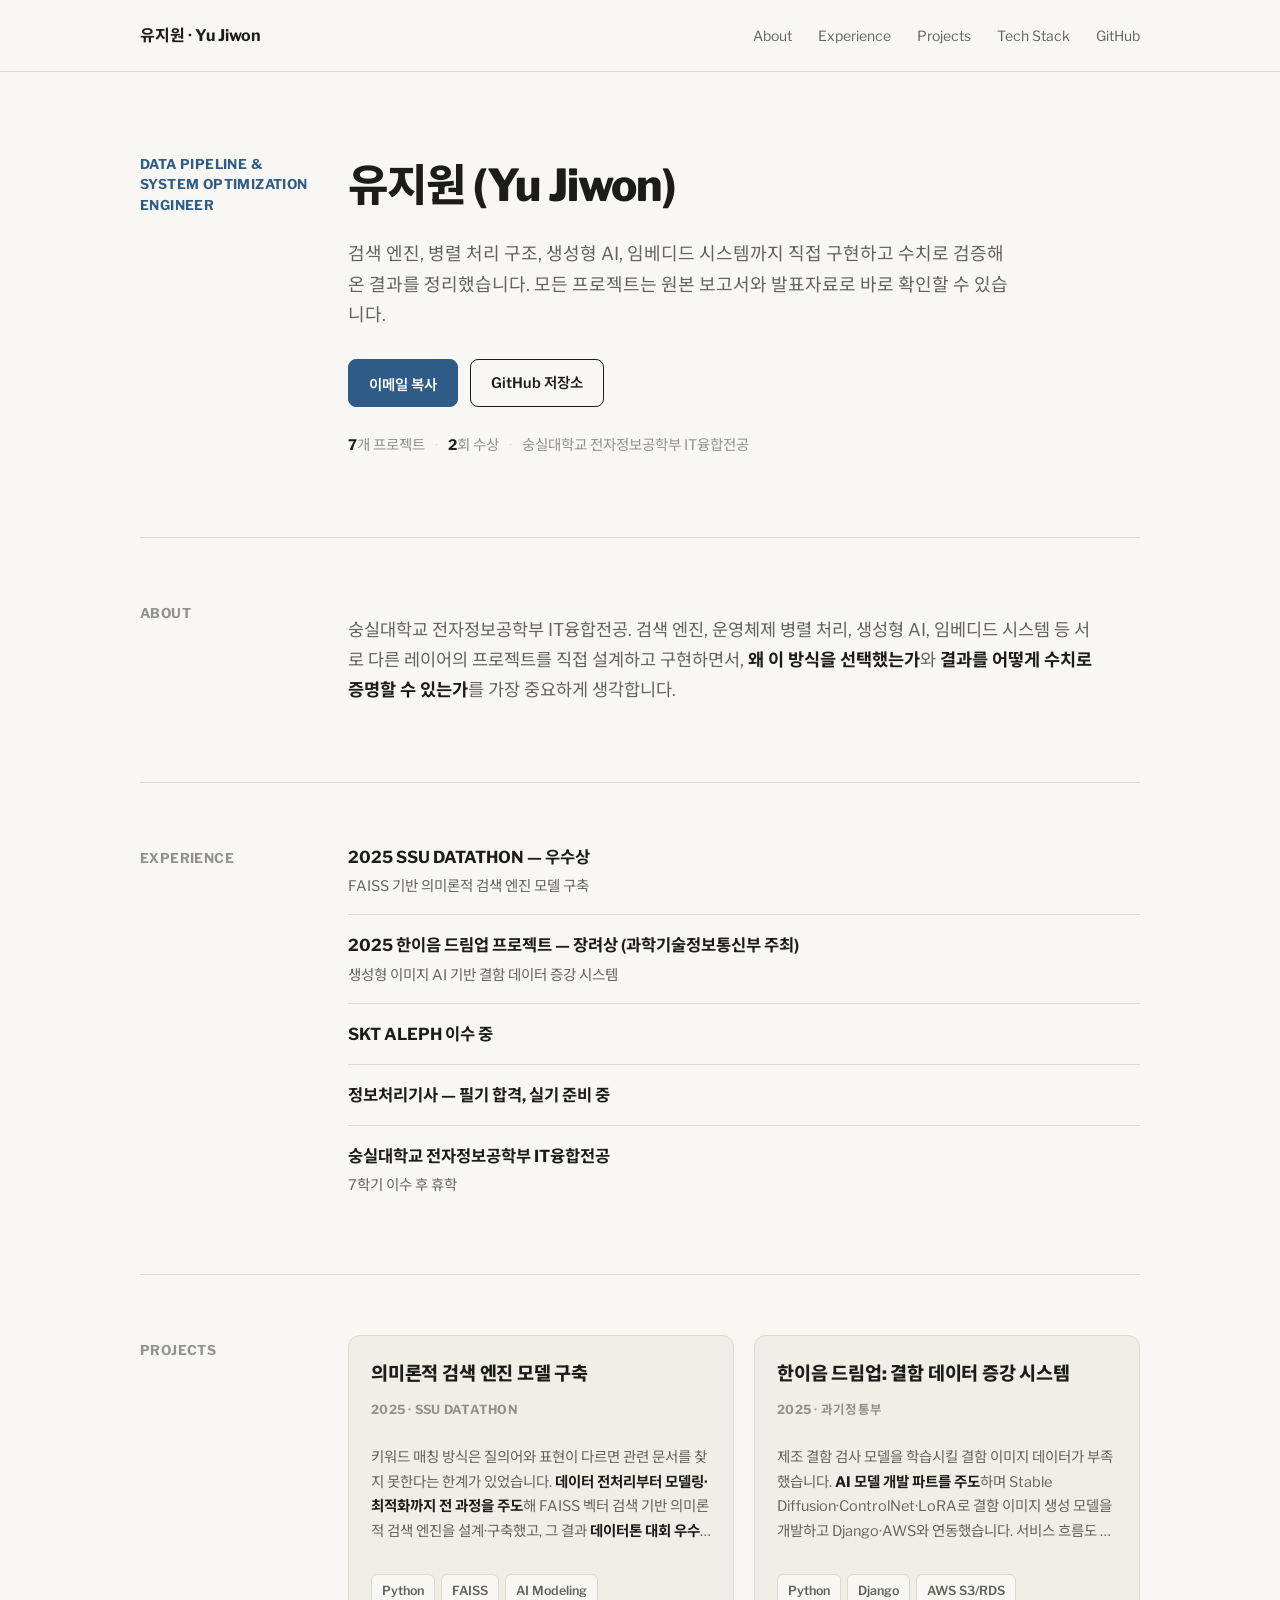
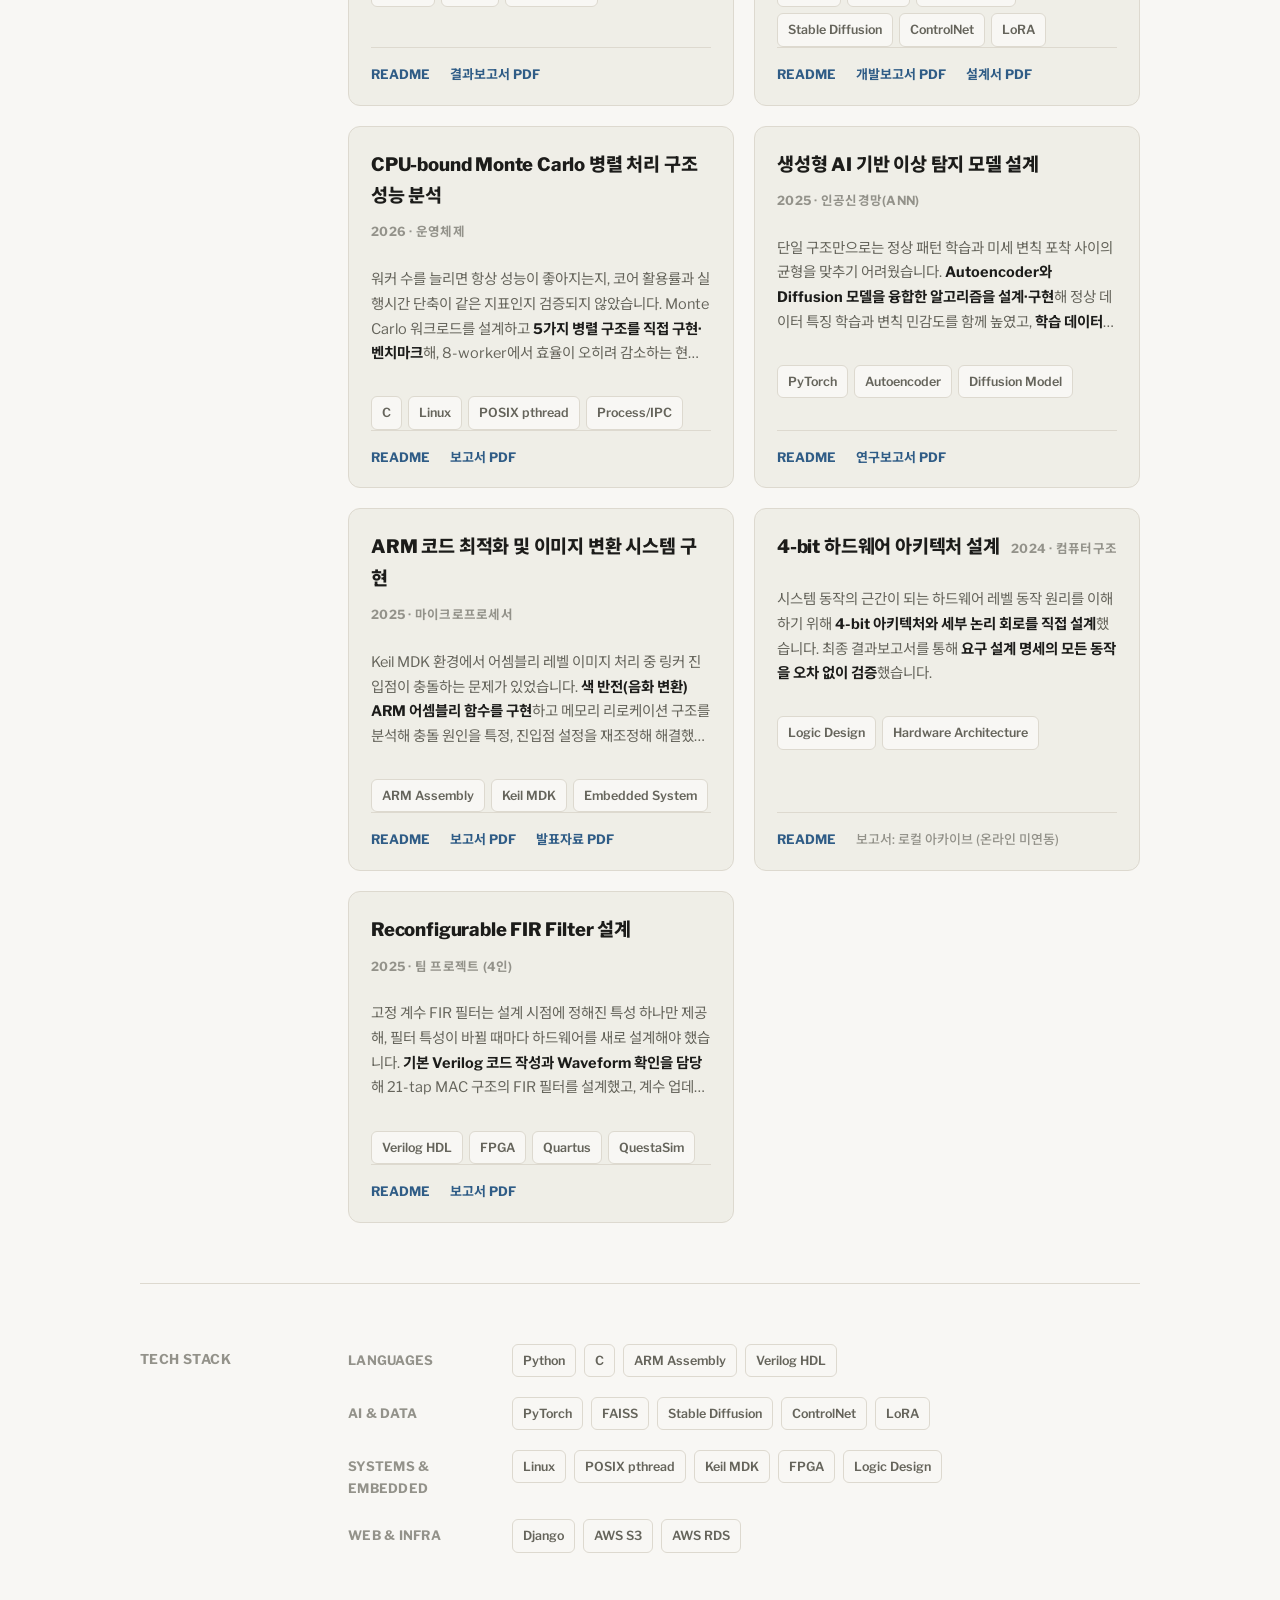
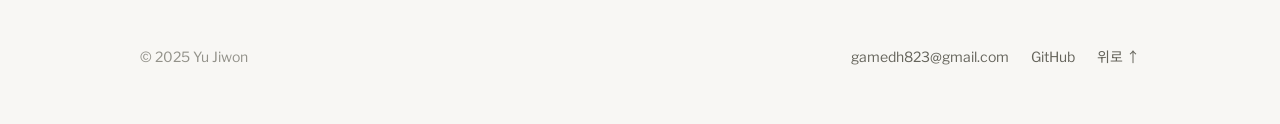
==== SUM.html @ b187373b "카드별로 제각각이던 링크 줄 위치를 행 단위로 정렬 - 프로젝트 설명 문단을 4줄로 clamp해 카드 간 본문 높이 편차를 줄임 - README/PDF 링크 줄을 다시 카드 하단 " ====
<!DOCTYPE html>
<html lang="ko">
<head>
<meta charset="UTF-8">
<meta name="viewport" content="width=device-width, initial-scale=1.0">
<title>유지원 | Portfolio</title>
<link rel="preconnect" href="https://fonts.googleapis.com">
<link rel="preconnect" href="https://fonts.gstatic.com" crossorigin>
<link href="https://fonts.googleapis.com/css2?family=Libre+Franklin:wght@400;500;600;700;800&family=Noto+Sans+KR:wght@400;500;600;700;800&display=swap" rel="stylesheet">
<style>
  :root {
    --ink: #1c1c1a;
    --ink-soft: #65645b;
    --ink-faint: #93928a;
    --paper: #f8f7f4;
    --paper-soft: #efeee7;
    --line: #ddd9cf;
    --accent: #2f5c86;
    --accent-soft: #e6edf3;
    --accent-contrast: #ffffff;
    --maxw: 1080px;
    --label-w: 168px;
  }
  @media (prefers-color-scheme: dark) {
    :root:not([data-theme="light"]) {
      --ink: #f0efe9; --ink-soft: #b3b1a5; --ink-faint: #75746a;
      --paper: #17181a; --paper-soft: #1f2023; --line: #303236;
      --accent: #6fa2d1; --accent-soft: #1c2733; --accent-contrast: #0d1013;
    }
  }
  :root[data-theme="dark"] {
    --ink: #f0efe9; --ink-soft: #b3b1a5; --ink-faint: #75746a;
    --paper: #17181a; --paper-soft: #1f2023; --line: #303236;
    --accent: #6fa2d1; --accent-soft: #1c2733; --accent-contrast: #0d1013;
  }
  * { box-sizing: border-box; }
  html { scroll-behavior: smooth; }
  @media (prefers-reduced-motion: reduce) { html { scroll-behavior: auto; } }

  body {
    margin: 0;
    background: var(--paper);
    color: var(--ink);
    font-family: "Libre Franklin", "Noto Sans KR", -apple-system, "Apple SD Gothic Neo", sans-serif;
    font-size: 17px;
    line-height: 1.7;
    -webkit-font-smoothing: antialiased;
  }
  a { color: var(--accent); text-decoration: none; }
  a:hover { text-decoration: underline; }
  a:focus-visible, button:focus-visible { outline: 2px solid var(--accent); outline-offset: 3px; border-radius: 2px; }

  .wrap { max-width: var(--maxw); margin: 0 auto; padding: 0 40px; }

  header.nav { border-bottom: 1px solid var(--line); }
  .nav-inner { max-width: var(--maxw); margin: 0 auto; padding: 22px 40px; display: flex; justify-content: space-between; align-items: center; }
  .nav-name { font-weight: 700; font-size: 16px; }
  .nav-links { display: flex; gap: 26px; font-size: 14px; }
  .nav-links a { color: var(--ink-soft); border-bottom: none; }
  .nav-links a:hover { color: var(--accent); }

  .row { display: grid; grid-template-columns: var(--label-w) minmax(0, 1fr); gap: 40px; }

  .hero { padding: 76px 0 64px; border-bottom: 1px solid var(--line); }
  .hero .label { font-weight: 700; font-size: 13.5px; letter-spacing: 0.03em; color: var(--accent); line-height: 1.5; padding-top: 6px; }
  h1 { font-size: clamp(32px, 4vw, 44px); font-weight: 800; letter-spacing: -0.02em; margin: 0 0 16px; text-wrap: balance; }
  .blurb { font-size: 18px; color: var(--ink-soft); max-width: 56ch; margin: 0 0 28px; }
  .btn-row { display: flex; flex-wrap: wrap; gap: 12px; margin-bottom: 26px; }
  .btn { display: inline-flex; align-items: center; gap: 6px; padding: 11px 20px; border-radius: 8px; font-size: 14.5px; font-weight: 600; border: 1.5px solid var(--ink); color: var(--ink); background: transparent; font-family: inherit; cursor: pointer; }
  .btn:hover { background: var(--ink); color: var(--paper); }
  .btn.primary { background: var(--accent); color: var(--accent-contrast); border-color: var(--accent); }
  .btn.primary:hover { background: color-mix(in srgb, var(--accent) 85%, black); border-color: color-mix(in srgb, var(--accent) 85%, black); }
  .stat-line { font-size: 14.5px; color: var(--ink-faint); }
  .stat-line b { color: var(--ink); font-weight: 700; }
  .stat-line .sep { margin: 0 10px; color: var(--line); }

  section { padding: 60px 0; border-bottom: 1px solid var(--line); }
  section:last-of-type { border-bottom: none; }
  .sec-label { font-weight: 700; font-size: 13.5px; letter-spacing: 0.03em; color: var(--ink-faint); text-transform: uppercase; padding-top: 4px; }

  .about-text { font-size: 17.5px; color: var(--ink-soft); max-width: 62ch; }
  .about-text strong { color: var(--ink); font-weight: 700; }

  .exp-list { display: flex; flex-direction: column; }
  .exp-row { display: flex; justify-content: space-between; align-items: baseline; gap: 20px; padding: 16px 0; border-top: 1px solid var(--line); }
  .exp-row:first-child { border-top: none; padding-top: 0; }
  .exp-title { font-weight: 700; font-size: 16.5px; }
  .exp-sub { color: var(--ink-soft); font-size: 14.5px; margin-top: 3px; }
  .exp-yr { font-size: 14px; color: var(--ink-faint); white-space: nowrap; font-weight: 600; }

  .proj-grid { display: grid; grid-template-columns: repeat(2, minmax(0, 1fr)); gap: 20px; align-items: stretch; }
  .proj {
    display: flex;
    flex-direction: column;
    background: var(--paper-soft);
    border: 1px solid var(--line);
    border-radius: 12px;
    padding: 22px;
    transition: transform 150ms ease, box-shadow 150ms ease, border-color 150ms ease;
  }
  .proj:hover {
    transform: translateY(-2px);
    border-color: color-mix(in srgb, var(--accent) 30%, var(--line));
    box-shadow: 0 10px 24px -16px rgba(0, 0, 0, 0.25);
  }
  @media (prefers-reduced-motion: reduce) {
    .proj { transition: none; }
    .proj:hover { transform: none; }
  }
  .proj-head { display: flex; justify-content: space-between; align-items: baseline; gap: 10px; flex-wrap: wrap; margin-bottom: 10px; }
  .proj-title { font-size: 18.5px; font-weight: 800; letter-spacing: -0.01em; }
  .proj-meta { font-size: 12.5px; color: var(--ink-faint); font-weight: 700; white-space: nowrap; text-transform: uppercase; letter-spacing: 0.02em; }
  .proj-body {
    font-size: 14.5px;
    color: var(--ink-soft);
    display: -webkit-box;
    -webkit-box-orient: vertical;
    -webkit-line-clamp: 4;
    line-clamp: 4;
    overflow: hidden;
  }
  .proj-body strong { color: var(--ink); font-weight: 700; }
  .proj-tags { display: flex; flex-wrap: wrap; gap: 6px; margin-top: 16px; }
  .tag { font-size: 12.5px; font-weight: 600; background: var(--paper); color: var(--ink-soft); padding: 5px 10px; border-radius: 6px; border: 1px solid var(--line); }
  .proj-links { margin-top: auto; padding-top: 18px; border-top: 1px solid var(--line); display: flex; flex-wrap: wrap; row-gap: 8px; column-gap: 20px; font-size: 13px; font-weight: 700; line-height: 1.3; }
  .proj-links .muted { color: var(--ink-faint); font-weight: 500; }

  .stack-groups { display: flex; flex-direction: column; gap: 20px; }
  .stack-row { display: flex; gap: 24px; align-items: baseline; flex-wrap: wrap; }
  .stack-row .cat { font-size: 13px; font-weight: 700; color: var(--ink-faint); text-transform: uppercase; letter-spacing: 0.02em; width: 140px; flex-shrink: 0; }
  .stack-row .items { display: flex; flex-wrap: wrap; gap: 8px; }

  footer { padding: 32px 0 56px; }
  footer .wrap { display: flex; justify-content: space-between; align-items: center; flex-wrap: wrap; gap: 10px; font-size: 14px; color: var(--ink-faint); }
  footer a { color: var(--ink-soft); border-bottom: none; }
  footer .foot-links { display: flex; gap: 22px; }

  @media (max-width: 860px) {
    .row { grid-template-columns: 1fr; gap: 14px; }
    .sec-label, .hero .label { padding-top: 0; }
  }
  @media (max-width: 640px) {
    .proj-grid { grid-template-columns: 1fr; }
  }
  @media (max-width: 560px) {
    .wrap, .nav-inner, footer .wrap { padding-left: 22px; padding-right: 22px; }
    .nav-links { gap: 16px; font-size: 13px; }
  }
</style>
</head>
<body>

<header class="nav">
  <div class="nav-inner">
    <div class="nav-name">유지원 · Yu Jiwon</div>
    <nav class="nav-links">
      <a href="#about">About</a>
      <a href="#experience">Experience</a>
      <a href="#projects">Projects</a>
      <a href="#stack">Tech Stack</a>
      <a href="https://github.com/gamedh823-cmd/portfolio" target="_blank" rel="noopener">GitHub</a>
    </nav>
  </div>
</header>

<div class="wrap">

  <section class="hero" style="border-bottom:1px solid var(--line);">
    <div class="row">
      <div class="label">DATA PIPELINE &amp;<br>SYSTEM OPTIMIZATION<br>ENGINEER</div>
      <div>
        <h1>유지원 (Yu Jiwon)</h1>
        <p class="blurb">검색 엔진, 병렬 처리 구조, 생성형 AI, 임베디드 시스템까지 직접 구현하고 수치로 검증해온 결과를 정리했습니다. 모든 프로젝트는 원본 보고서와 발표자료로 바로 확인할 수 있습니다.</p>
        <div class="btn-row">
          <button type="button" class="btn primary" id="copyEmailBtn" data-email="gamedh823@gmail.com">
            <span id="copyEmailLabel">이메일 복사</span>
          </button>
          <a class="btn" href="https://github.com/gamedh823-cmd/portfolio" target="_blank" rel="noopener">GitHub 저장소</a>
        </div>
        <p class="stat-line"><b>7</b>개 프로젝트<span class="sep">·</span><b>2</b>회 수상<span class="sep">·</span>숭실대학교 전자정보공학부 IT융합전공</p>
      </div>
    </div>
  </section>

  <section id="about">
    <div class="row">
      <div class="sec-label">About</div>
      <p class="about-text">
        숭실대학교 전자정보공학부 IT융합전공. 검색 엔진, 운영체제 병렬 처리, 생성형 AI, 임베디드 시스템 등 서로 다른 레이어의 프로젝트를 직접 설계하고 구현하면서,
        <strong>왜 이 방식을 선택했는가</strong>와 <strong>결과를 어떻게 수치로 증명할 수 있는가</strong>를 가장 중요하게 생각합니다.
      </p>
    </div>
  </section>

  <section id="experience">
    <div class="row">
      <div class="sec-label">Experience</div>
      <div class="exp-list">
        <div class="exp-row">
          <div>
            <div class="exp-title">2025 SSU DATATHON — 우수상</div>
            <div class="exp-sub">FAISS 기반 의미론적 검색 엔진 모델 구축</div>
          </div>
        </div>
        <div class="exp-row">
          <div>
            <div class="exp-title">2025 한이음 드림업 프로젝트 — 장려상 (과학기술정보통신부 주최)</div>
            <div class="exp-sub">생성형 이미지 AI 기반 결함 데이터 증강 시스템</div>
          </div>
        </div>
        <div class="exp-row">
          <div><div class="exp-title">SKT ALEPH 이수 중</div></div>
        </div>
        <div class="exp-row">
          <div><div class="exp-title">정보처리기사 — 필기 합격, 실기 준비 중</div></div>
        </div>
        <div class="exp-row">
          <div>
            <div class="exp-title">숭실대학교 전자정보공학부 IT융합전공</div>
            <div class="exp-sub">7학기 이수 후 휴학</div>
          </div>
        </div>
      </div>
    </div>
  </section>

  <section id="projects">
    <div class="row">
      <div class="sec-label">Projects</div>
      <div class="proj-grid">

        <div class="proj">
          <div class="proj-head"><span class="proj-title">의미론적 검색 엔진 모델 구축</span><span class="proj-meta">2025 · SSU DATATHON</span></div>
          <p class="proj-body">키워드 매칭 방식은 질의어와 표현이 다르면 관련 문서를 찾지 못한다는 한계가 있었습니다. <strong>데이터 전처리부터 모델링·최적화까지 전 과정을 주도</strong>해 FAISS 벡터 검색 기반 의미론적 검색 엔진을 설계·구축했고, 그 결과 <strong>데이터톤 대회 우수상</strong>을 수상했습니다.</p>
          <div class="proj-tags"><span class="tag">Python</span><span class="tag">FAISS</span><span class="tag">AI Modeling</span></div>
          <div class="proj-links">
            <a href="https://github.com/gamedh823-cmd/portfolio/blob/main/projects/semantic-search-engine/README.md" target="_blank" rel="noopener">README</a>
            <a href="./projects/semantic-search-engine/datathon_report.pdf" target="_blank" rel="noopener">결과보고서 PDF</a>
          </div>
        </div>

        <div class="proj">
          <div class="proj-head"><span class="proj-title">한이음 드림업: 결함 데이터 증강 시스템</span><span class="proj-meta">2025 · 과기정통부</span></div>
          <p class="proj-body">제조 결함 검사 모델을 학습시킬 결함 이미지 데이터가 부족했습니다. <strong>AI 모델 개발 파트를 주도</strong>하며 Stable Diffusion·ControlNet·LoRA로 결함 이미지 생성 모델을 개발하고 Django·AWS와 연동했습니다. 서비스 흐름도 기준으로 인터페이스를 재정의해 연동 문제를 해결했고, <strong>장려상</strong>을 수상했습니다.</p>
          <div class="proj-tags"><span class="tag">Python</span><span class="tag">Django</span><span class="tag">AWS S3/RDS</span><span class="tag">Stable Diffusion</span><span class="tag">ControlNet</span><span class="tag">LoRA</span></div>
          <div class="proj-links">
            <a href="https://github.com/gamedh823-cmd/portfolio/blob/main/projects/hanium-dreamup/README.md" target="_blank" rel="noopener">README</a>
            <a href="./projects/hanium-dreamup/hanium_report.pdf" target="_blank" rel="noopener">개발보고서 PDF</a>
            <a href="./projects/hanium-dreamup/hanium_design.pdf" target="_blank" rel="noopener">설계서 PDF</a>
          </div>
        </div>

        <div class="proj">
          <div class="proj-head"><span class="proj-title">CPU-bound Monte Carlo 병렬 처리 구조 성능 분석</span><span class="proj-meta">2026 · 운영체제</span></div>
          <p class="proj-body">워커 수를 늘리면 항상 성능이 좋아지는지, 코어 활용률과 실행시간 단축이 같은 지표인지 검증되지 않았습니다. Monte Carlo 워크로드를 설계하고 <strong>5가지 병렬 구조를 직접 구현·벤치마크</strong>해, 8-worker에서 효율이 오히려 감소하는 현상을 데이터로 관찰했습니다. <strong>1.2억 trial 측정, 4-worker 환경 92.5~94.0% 효율성</strong>을 입증했습니다.</p>
          <div class="proj-tags"><span class="tag">C</span><span class="tag">Linux</span><span class="tag">POSIX pthread</span><span class="tag">Process/IPC</span></div>
          <div class="proj-links">
            <a href="https://github.com/gamedh823-cmd/portfolio/blob/main/projects/os-monte-carlo-parallel/README.md" target="_blank" rel="noopener">README</a>
            <a href="./projects/os-monte-carlo-parallel/os_report.pdf" target="_blank" rel="noopener">보고서 PDF</a>
          </div>
        </div>

        <div class="proj">
          <div class="proj-head"><span class="proj-title">생성형 AI 기반 이상 탐지 모델 설계</span><span class="proj-meta">2025 · 인공신경망(ANN)</span></div>
          <p class="proj-body">단일 구조만으로는 정상 패턴 학습과 미세 변칙 포착 사이의 균형을 맞추기 어려웠습니다. <strong>Autoencoder와 Diffusion 모델을 융합한 알고리즘을 설계·구현</strong>해 정상 데이터 특징 학습과 변칙 민감도를 함께 높였고, <strong>학습 데이터 재구성 오차율을 최소화</strong>했습니다.</p>
          <div class="proj-tags"><span class="tag">PyTorch</span><span class="tag">Autoencoder</span><span class="tag">Diffusion Model</span></div>
          <div class="proj-links">
            <a href="https://github.com/gamedh823-cmd/portfolio/blob/main/projects/ai-anomaly-detection/README.md" target="_blank" rel="noopener">README</a>
            <a href="./projects/ai-anomaly-detection/ann_project.pdf" target="_blank" rel="noopener">연구보고서 PDF</a>
          </div>
        </div>

        <div class="proj">
          <div class="proj-head"><span class="proj-title">ARM 코드 최적화 및 이미지 변환 시스템 구현</span><span class="proj-meta">2025 · 마이크로프로세서</span></div>
          <p class="proj-body">Keil MDK 환경에서 어셈블리 레벨 이미지 처리 중 링커 진입점이 충돌하는 문제가 있었습니다. <strong>색 반전(음화 변환) ARM 어셈블리 함수를 구현</strong>하고 메모리 리로케이션 구조를 분석해 충돌 원인을 특정, 진입점 설정을 재조정해 해결했습니다. <strong>Subproject#2 구현</strong>을 완료했습니다.</p>
          <div class="proj-tags"><span class="tag">ARM Assembly</span><span class="tag">Keil MDK</span><span class="tag">Embedded System</span></div>
          <div class="proj-links">
            <a href="https://github.com/gamedh823-cmd/portfolio/blob/main/projects/arm-image-processing/README.md" target="_blank" rel="noopener">README</a>
            <a href="./projects/arm-image-processing/microprocessor_report.pdf" target="_blank" rel="noopener">보고서 PDF</a>
            <a href="./projects/arm-image-processing/microprocessor_presentation.pdf" target="_blank" rel="noopener">발표자료 PDF</a>
          </div>
        </div>

        <div class="proj">
          <div class="proj-head"><span class="proj-title">4-bit 하드웨어 아키텍처 설계</span><span class="proj-meta">2024 · 컴퓨터구조</span></div>
          <p class="proj-body">시스템 동작의 근간이 되는 하드웨어 레벨 동작 원리를 이해하기 위해 <strong>4-bit 아키텍처와 세부 논리 회로를 직접 설계</strong>했습니다. 최종 결과보고서를 통해 <strong>요구 설계 명세의 모든 동작을 오차 없이 검증</strong>했습니다.</p>
          <div class="proj-tags"><span class="tag">Logic Design</span><span class="tag">Hardware Architecture</span></div>
          <div class="proj-links">
            <a href="https://github.com/gamedh823-cmd/portfolio/blob/main/projects/cpu-4bit-architecture/README.md" target="_blank" rel="noopener">README</a>
            <span class="muted">보고서: 로컬 아카이브 (온라인 미연동)</span>
          </div>
        </div>

        <div class="proj">
          <div class="proj-head"><span class="proj-title">Reconfigurable FIR Filter 설계</span><span class="proj-meta">2025 · 팀 프로젝트 (4인)</span></div>
          <p class="proj-body">고정 계수 FIR 필터는 설계 시점에 정해진 특성 하나만 제공해, 필터 특성이 바뀔 때마다 하드웨어를 새로 설계해야 했습니다. <strong>기본 Verilog 코드 작성과 Waveform 확인을 담당</strong>해 21-tap MAC 구조의 FIR 필터를 설계했고, 계수 업데이트와 필터 연산 구간을 분리해 연산 중 계수 변경으로 waveform이 깨지는 문제를 해결했습니다. <strong>Impulse Response Waveform으로 정상 동작을 검증</strong>했습니다.</p>
          <div class="proj-tags"><span class="tag">Verilog HDL</span><span class="tag">FPGA</span><span class="tag">Quartus</span><span class="tag">QuestaSim</span></div>
          <div class="proj-links">
            <a href="https://github.com/gamedh823-cmd/portfolio/blob/main/projects/fir-filter-design/README.md" target="_blank" rel="noopener">README</a>
            <a href="./projects/fir-filter-design/fir_filter_report.pdf" target="_blank" rel="noopener">보고서 PDF</a>
          </div>
        </div>

      </div>
    </div>
  </section>

  <section id="stack">
    <div class="row">
      <div class="sec-label">Tech Stack</div>
      <div class="stack-groups">
        <div class="stack-row"><span class="cat">Languages</span><div class="items"><span class="tag">Python</span><span class="tag">C</span><span class="tag">ARM Assembly</span><span class="tag">Verilog HDL</span></div></div>
        <div class="stack-row"><span class="cat">AI &amp; Data</span><div class="items"><span class="tag">PyTorch</span><span class="tag">FAISS</span><span class="tag">Stable Diffusion</span><span class="tag">ControlNet</span><span class="tag">LoRA</span></div></div>
        <div class="stack-row"><span class="cat">Systems &amp; Embedded</span><div class="items"><span class="tag">Linux</span><span class="tag">POSIX pthread</span><span class="tag">Keil MDK</span><span class="tag">FPGA</span><span class="tag">Logic Design</span></div></div>
        <div class="stack-row"><span class="cat">Web &amp; Infra</span><div class="items"><span class="tag">Django</span><span class="tag">AWS S3</span><span class="tag">AWS RDS</span></div></div>
      </div>
    </div>
  </section>

</div>

<footer>
  <div class="wrap">
    <span>© 2025 Yu Jiwon</span>
    <div class="foot-links">
      <a href="mailto:gamedh823@gmail.com">gamedh823@gmail.com</a>
      <a href="https://github.com/gamedh823-cmd/portfolio" target="_blank" rel="noopener">GitHub</a>
      <a href="#about">위로 ↑</a>
    </div>
  </div>
</footer>

<script>
(function () {
  var btn = document.getElementById('copyEmailBtn');
  var label = document.getElementById('copyEmailLabel');
  if (!btn || !label) return;
  var email = btn.getAttribute('data-email');
  var defaultText = label.textContent;
  var resetTimer;
  btn.addEventListener('click', function () {
    function show(text) {
      label.textContent = text;
      clearTimeout(resetTimer);
      resetTimer = setTimeout(function () { label.textContent = defaultText; }, 1800);
    }
    if (navigator.clipboard && navigator.clipboard.writeText) {
      navigator.clipboard.writeText(email).then(function () { show('복사됨 ✓'); }).catch(function () { show(email); });
    } else {
      show(email);
    }
  });
})();
</script>
</body>
</html>
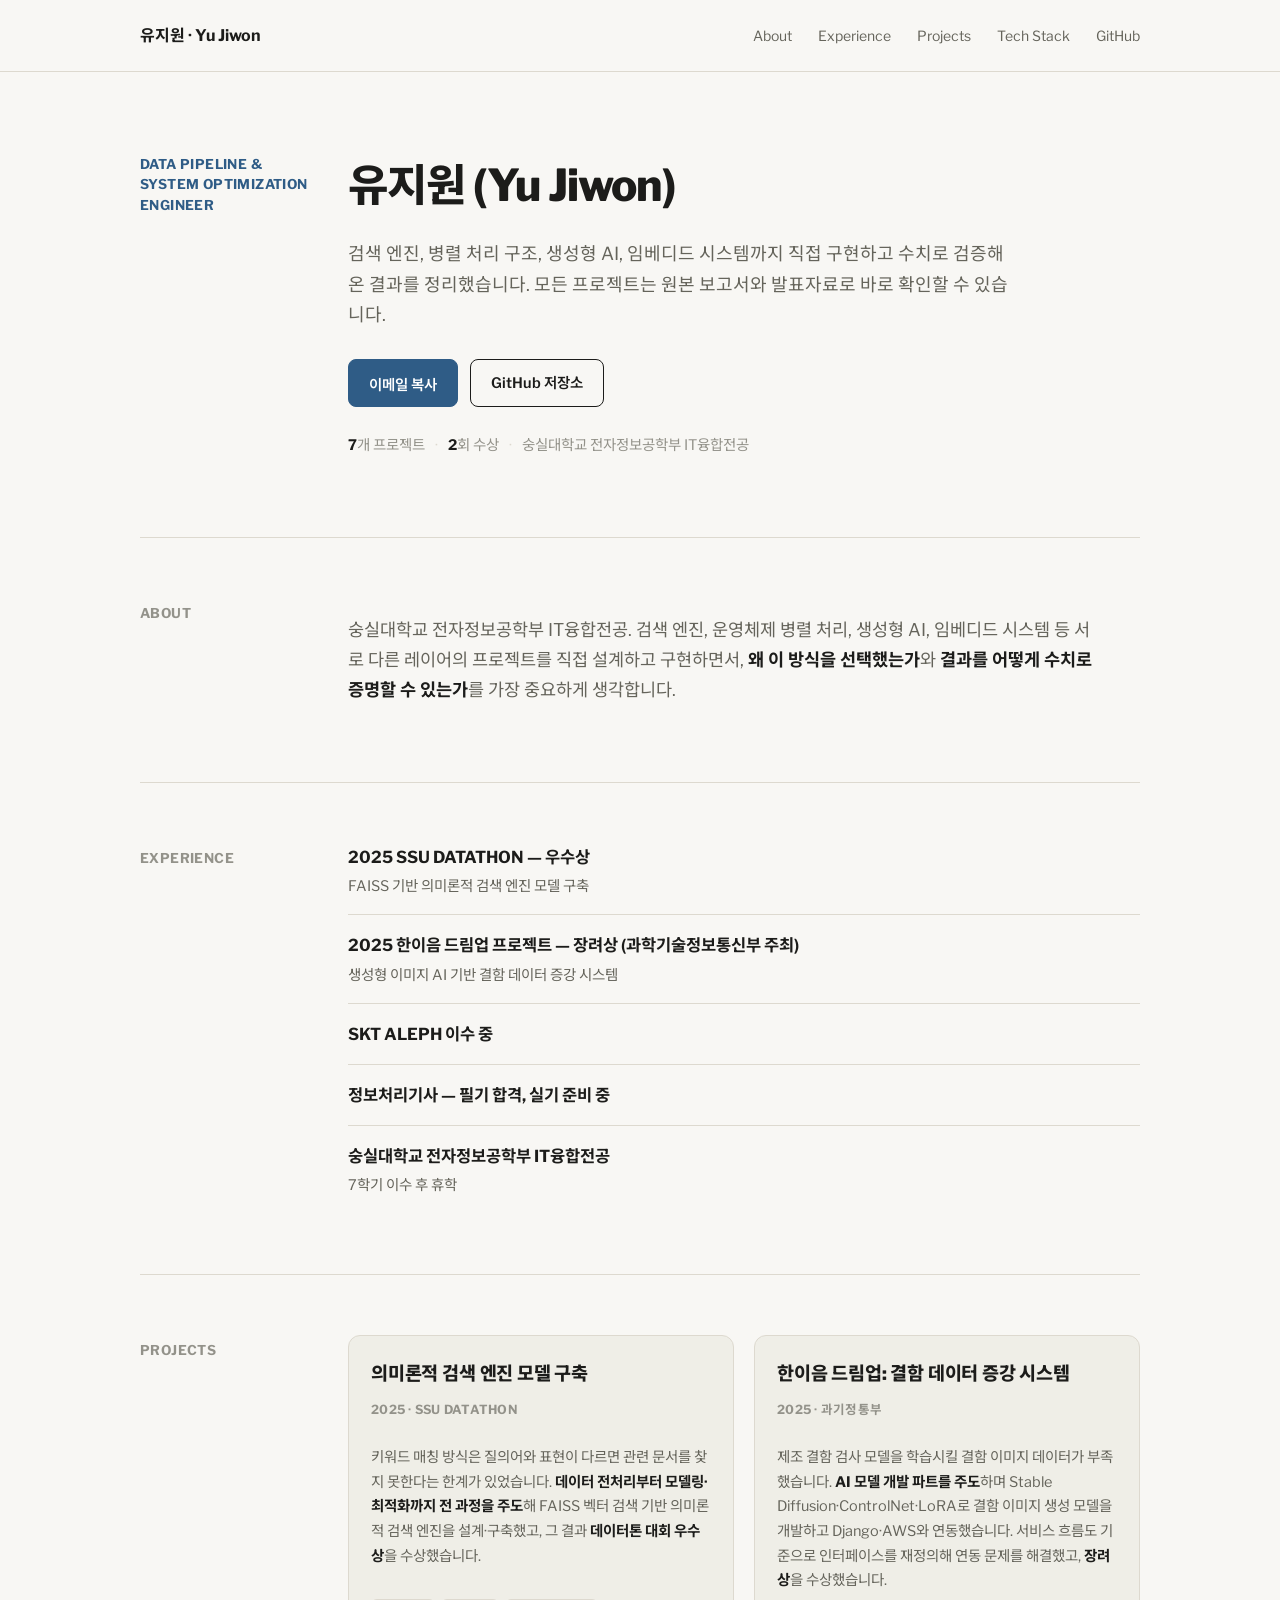
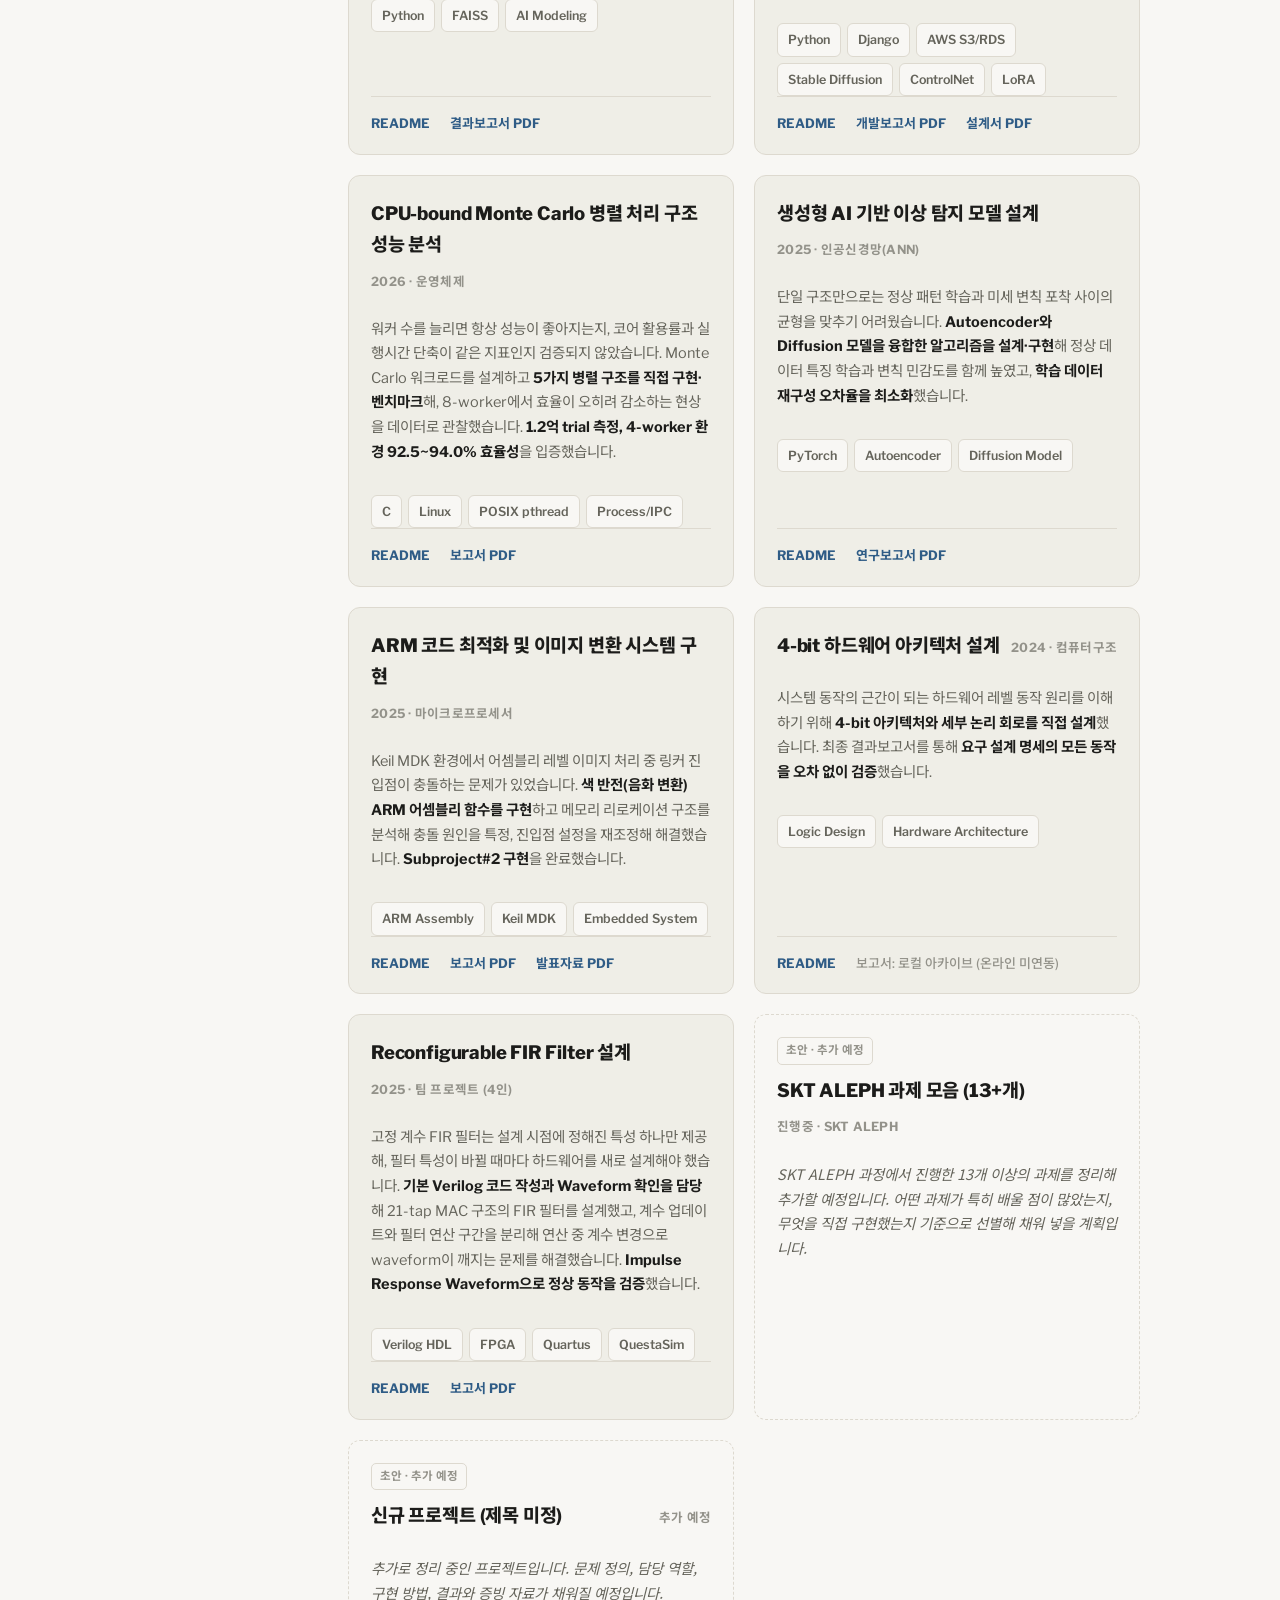
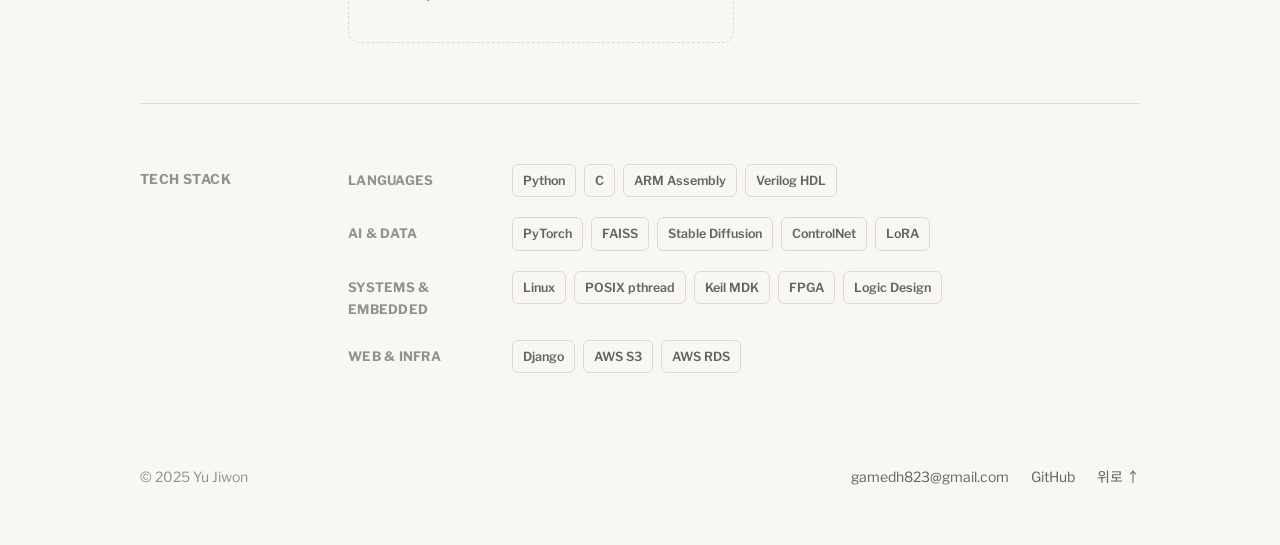
==== commit c41774a8: "병렬 세션에서 생긴 변경사항 정리 및 통합 - 본문을 4줄로 자르던 -webkit-line-clamp 제거 (상세 페이지가 없는데 글이 잘려 내용 확인 불가능했던 문제) - 다른 " ====
--- a/SUM.html
+++ b/SUM.html
@@ -107,17 +107,16 @@
     .proj { transition: none; }
     .proj:hover { transform: none; }
   }
+  .proj.draft { background: transparent; border-style: dashed; }
+  .proj.draft:hover { transform: none; box-shadow: none; border-color: var(--line); }
+  .draft-tag { display: inline-block; font-size: 11.5px; font-weight: 700; letter-spacing: 0.03em; text-transform: uppercase; color: var(--ink-faint); background: var(--paper); border: 1px solid var(--line); padding: 3px 8px; border-radius: 5px; margin-bottom: 10px; width: fit-content; }
+  .proj.draft .proj-body { font-style: italic; }
   .proj-head { display: flex; justify-content: space-between; align-items: baseline; gap: 10px; flex-wrap: wrap; margin-bottom: 10px; }
   .proj-title { font-size: 18.5px; font-weight: 800; letter-spacing: -0.01em; }
   .proj-meta { font-size: 12.5px; color: var(--ink-faint); font-weight: 700; white-space: nowrap; text-transform: uppercase; letter-spacing: 0.02em; }
   .proj-body {
     font-size: 14.5px;
     color: var(--ink-soft);
-    display: -webkit-box;
-    -webkit-box-orient: vertical;
-    -webkit-line-clamp: 4;
-    line-clamp: 4;
-    overflow: hidden;
   }
   .proj-body strong { color: var(--ink); font-weight: 700; }
   .proj-tags { display: flex; flex-wrap: wrap; gap: 6px; margin-top: 16px; }
@@ -299,6 +298,18 @@
             <a href="https://github.com/gamedh823-cmd/portfolio/blob/main/projects/fir-filter-design/README.md" target="_blank" rel="noopener">README</a>
             <a href="./projects/fir-filter-design/fir_filter_report.pdf" target="_blank" rel="noopener">보고서 PDF</a>
           </div>
+        </div>
+
+        <div class="proj draft">
+          <span class="draft-tag">초안 · 추가 예정</span>
+          <div class="proj-head"><span class="proj-title">SKT ALEPH 과제 모음 (13+개)</span><span class="proj-meta">진행중 · SKT ALEPH</span></div>
+          <p class="proj-body">SKT ALEPH 과정에서 진행한 13개 이상의 과제를 정리해 추가할 예정입니다. 어떤 과제가 특히 배울 점이 많았는지, 무엇을 직접 구현했는지 기준으로 선별해 채워 넣을 계획입니다.</p>
+        </div>
+
+        <div class="proj draft">
+          <span class="draft-tag">초안 · 추가 예정</span>
+          <div class="proj-head"><span class="proj-title">신규 프로젝트 (제목 미정)</span><span class="proj-meta">추가 예정</span></div>
+          <p class="proj-body">추가로 정리 중인 프로젝트입니다. 문제 정의, 담당 역할, 구현 방법, 결과와 증빙 자료가 채워질 예정입니다.</p>
         </div>
 
       </div>
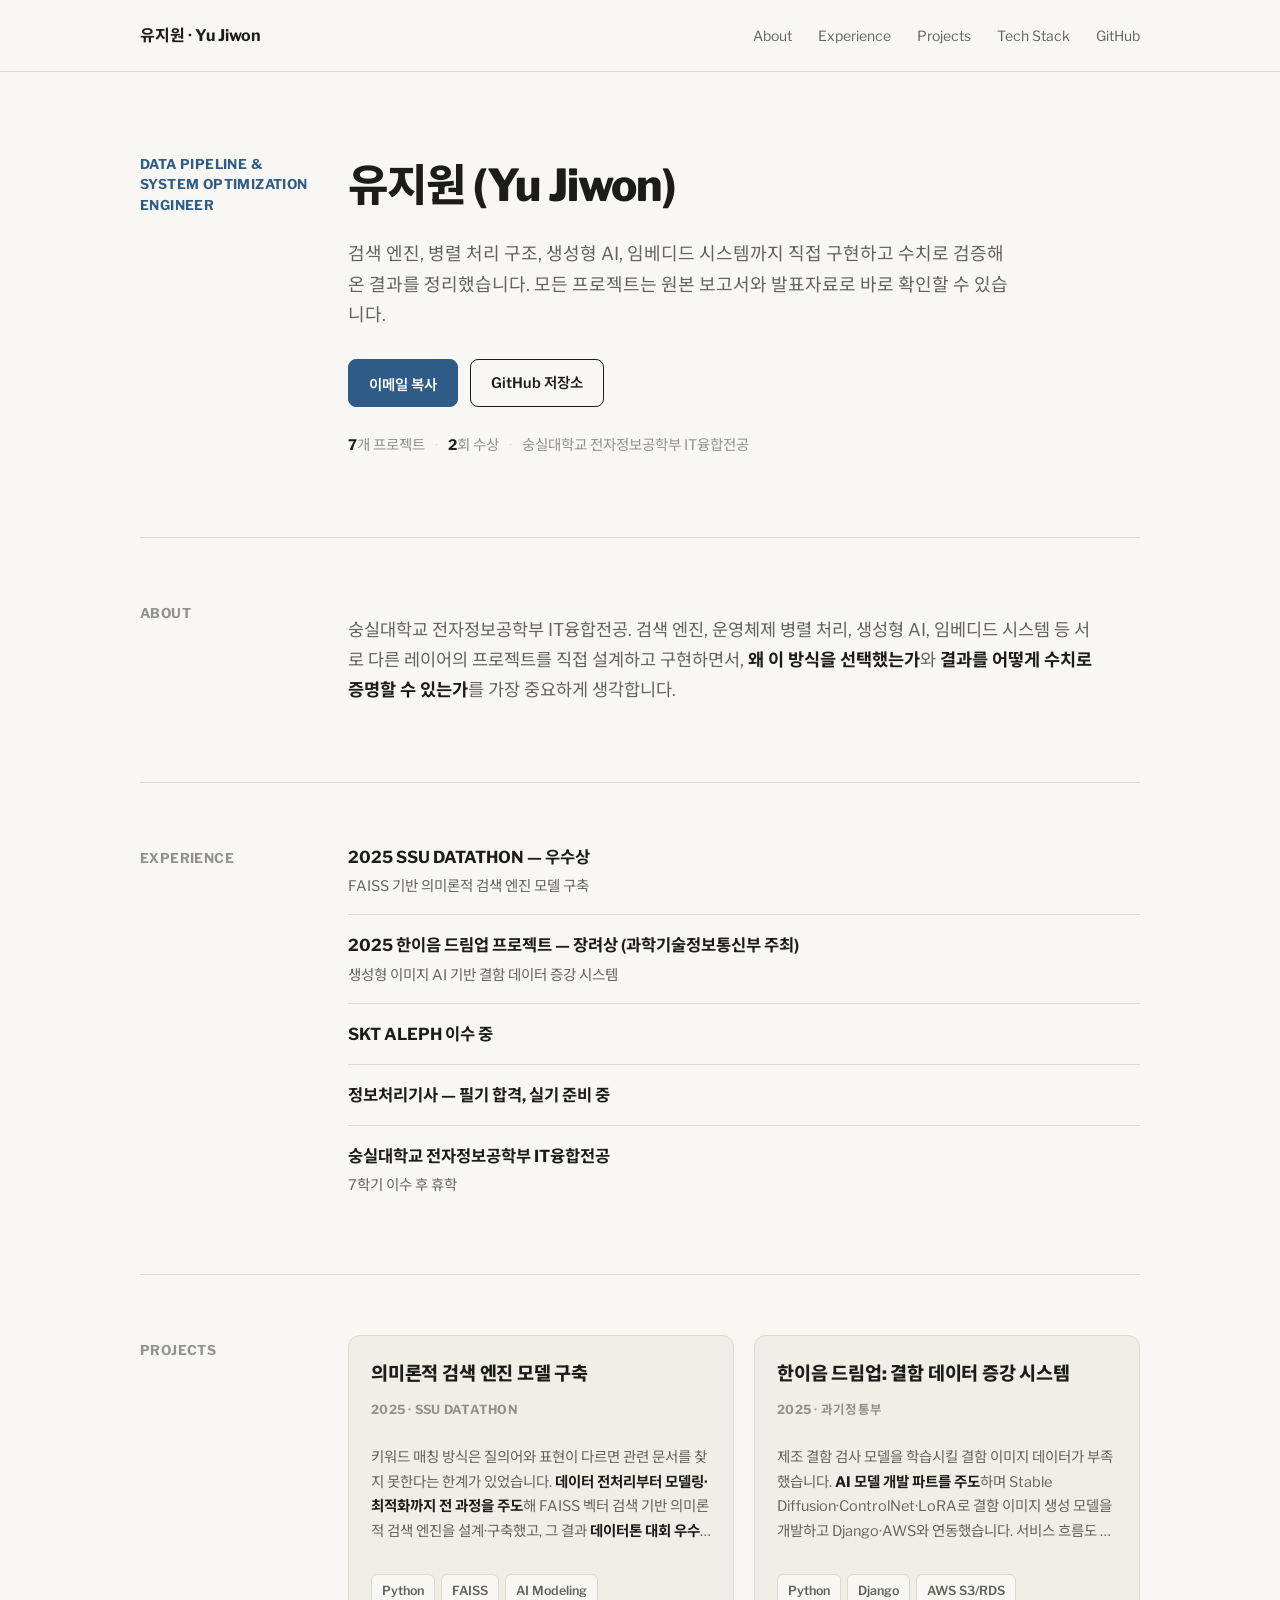
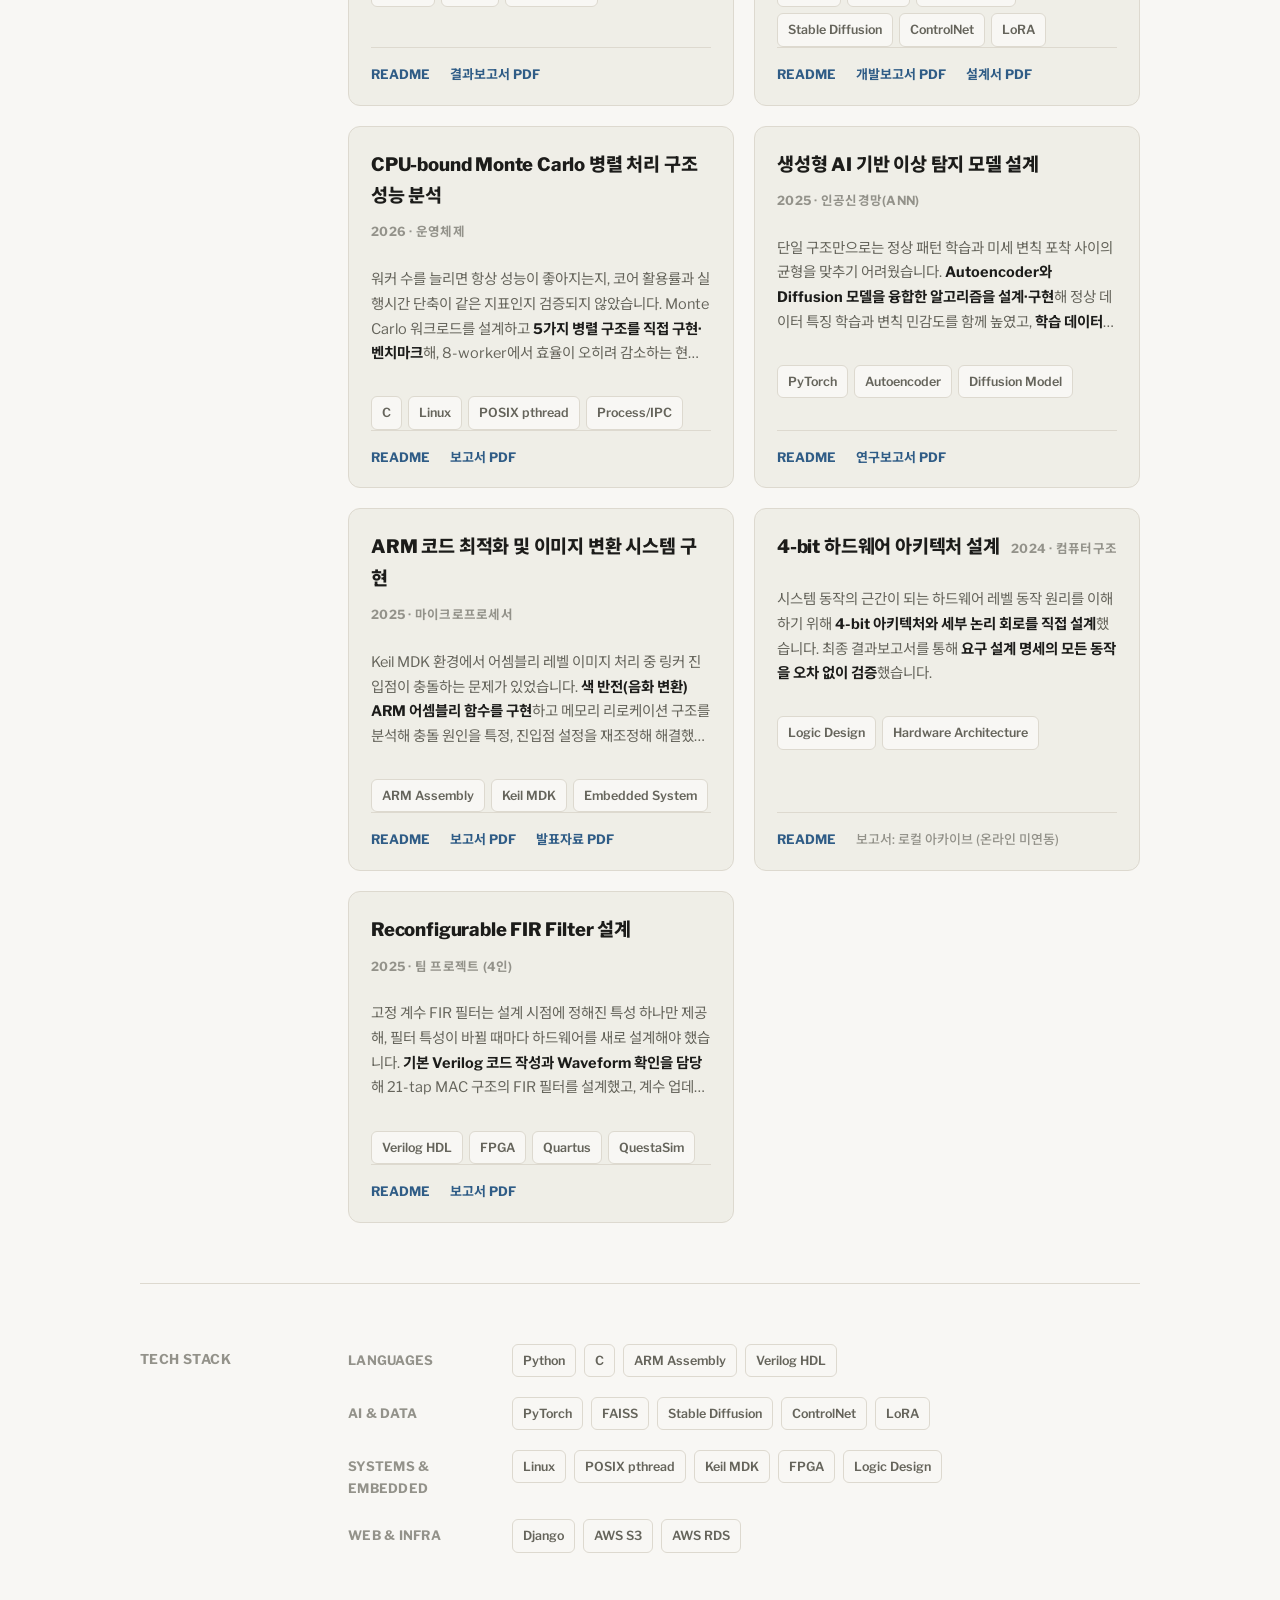
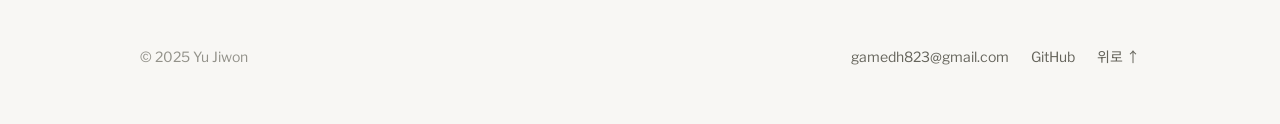
==== commit 7bef364c: "병렬 세션이 되돌린 변경사항 재적용: 초안 카드 재제거, 4줄 clamp 복원 - 다른 세션의 '정리 및 통합' 커밋이 방금 고친 두 가지를 되돌렸음 (초안 카드 재추가, line" ====
--- a/SUM.html
+++ b/SUM.html
@@ -107,16 +107,17 @@
     .proj { transition: none; }
     .proj:hover { transform: none; }
   }
-  .proj.draft { background: transparent; border-style: dashed; }
-  .proj.draft:hover { transform: none; box-shadow: none; border-color: var(--line); }
-  .draft-tag { display: inline-block; font-size: 11.5px; font-weight: 700; letter-spacing: 0.03em; text-transform: uppercase; color: var(--ink-faint); background: var(--paper); border: 1px solid var(--line); padding: 3px 8px; border-radius: 5px; margin-bottom: 10px; width: fit-content; }
-  .proj.draft .proj-body { font-style: italic; }
   .proj-head { display: flex; justify-content: space-between; align-items: baseline; gap: 10px; flex-wrap: wrap; margin-bottom: 10px; }
   .proj-title { font-size: 18.5px; font-weight: 800; letter-spacing: -0.01em; }
   .proj-meta { font-size: 12.5px; color: var(--ink-faint); font-weight: 700; white-space: nowrap; text-transform: uppercase; letter-spacing: 0.02em; }
   .proj-body {
     font-size: 14.5px;
     color: var(--ink-soft);
+    display: -webkit-box;
+    -webkit-box-orient: vertical;
+    -webkit-line-clamp: 4;
+    line-clamp: 4;
+    overflow: hidden;
   }
   .proj-body strong { color: var(--ink); font-weight: 700; }
   .proj-tags { display: flex; flex-wrap: wrap; gap: 6px; margin-top: 16px; }
@@ -298,18 +299,6 @@
             <a href="https://github.com/gamedh823-cmd/portfolio/blob/main/projects/fir-filter-design/README.md" target="_blank" rel="noopener">README</a>
             <a href="./projects/fir-filter-design/fir_filter_report.pdf" target="_blank" rel="noopener">보고서 PDF</a>
           </div>
-        </div>
-
-        <div class="proj draft">
-          <span class="draft-tag">초안 · 추가 예정</span>
-          <div class="proj-head"><span class="proj-title">SKT ALEPH 과제 모음 (13+개)</span><span class="proj-meta">진행중 · SKT ALEPH</span></div>
-          <p class="proj-body">SKT ALEPH 과정에서 진행한 13개 이상의 과제를 정리해 추가할 예정입니다. 어떤 과제가 특히 배울 점이 많았는지, 무엇을 직접 구현했는지 기준으로 선별해 채워 넣을 계획입니다.</p>
-        </div>
-
-        <div class="proj draft">
-          <span class="draft-tag">초안 · 추가 예정</span>
-          <div class="proj-head"><span class="proj-title">신규 프로젝트 (제목 미정)</span><span class="proj-meta">추가 예정</span></div>
-          <p class="proj-body">추가로 정리 중인 프로젝트입니다. 문제 정의, 담당 역할, 구현 방법, 결과와 증빙 자료가 채워질 예정입니다.</p>
         </div>
 
       </div>
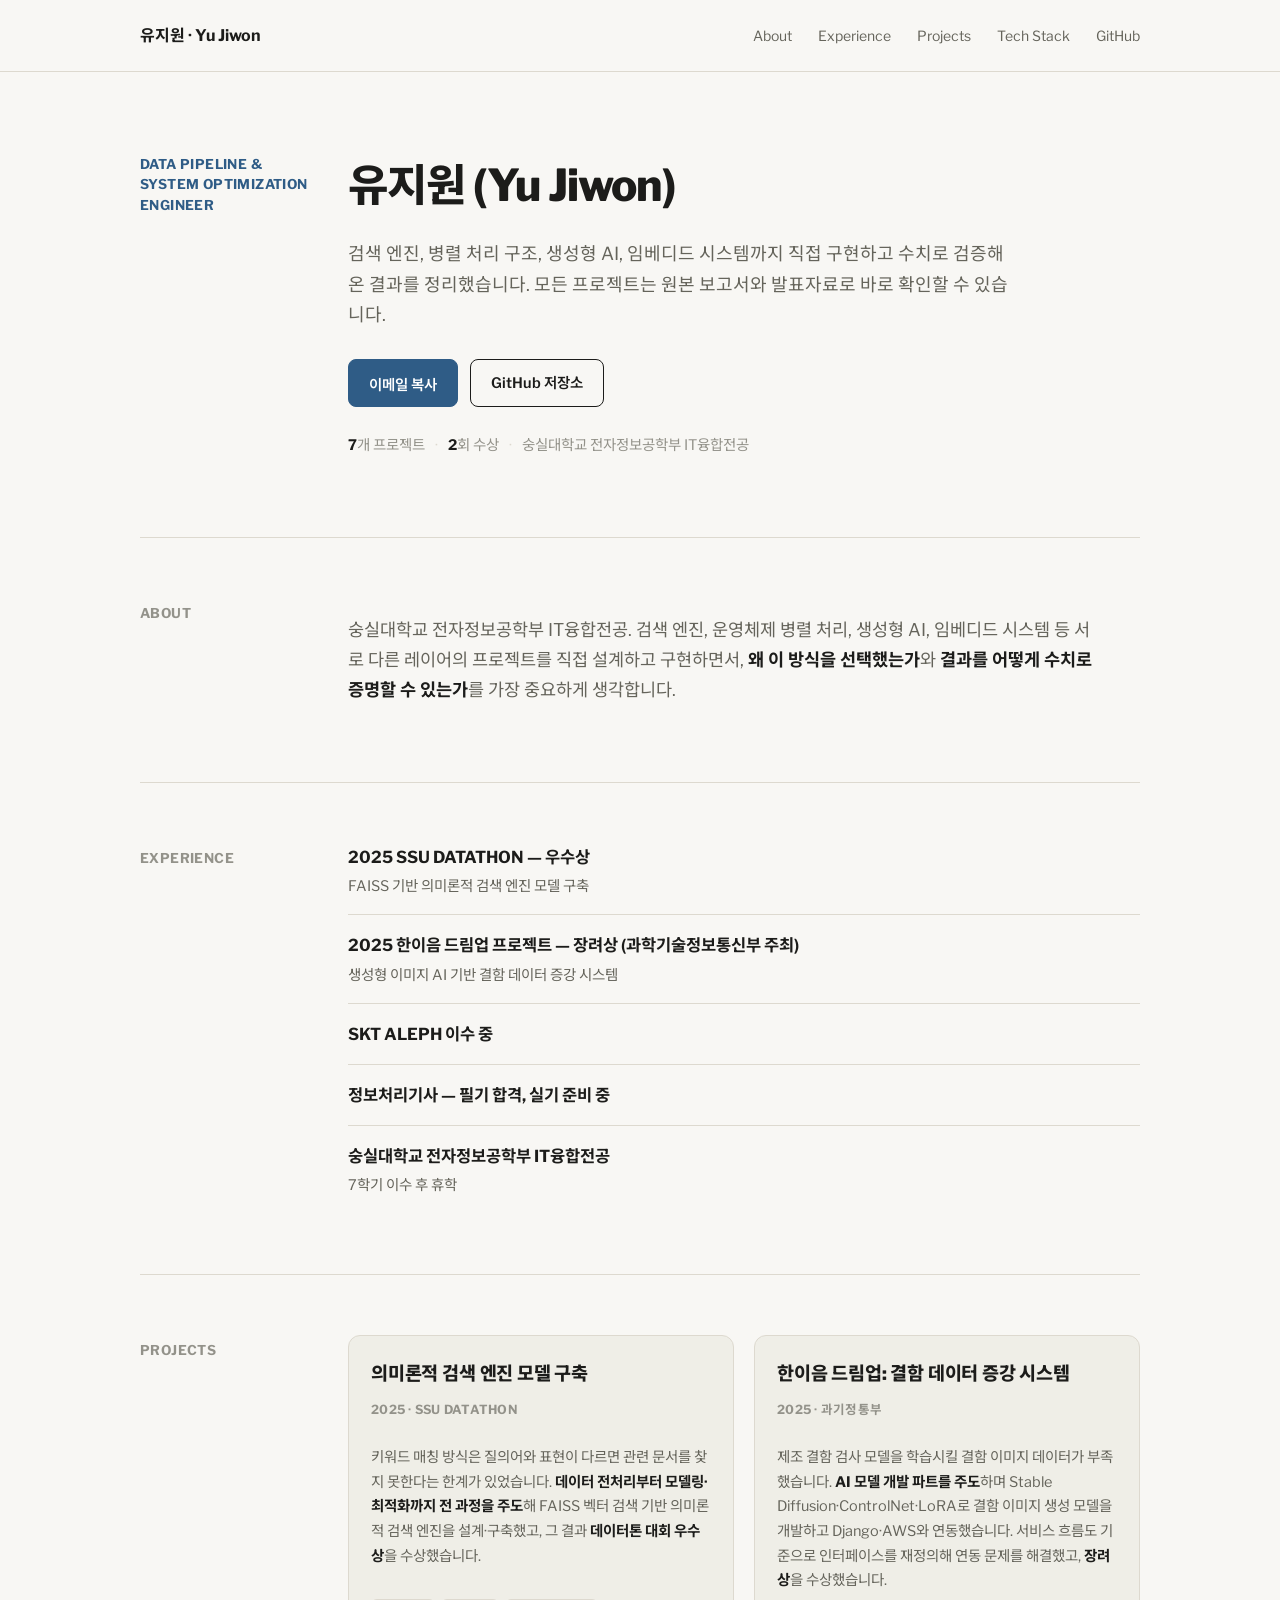
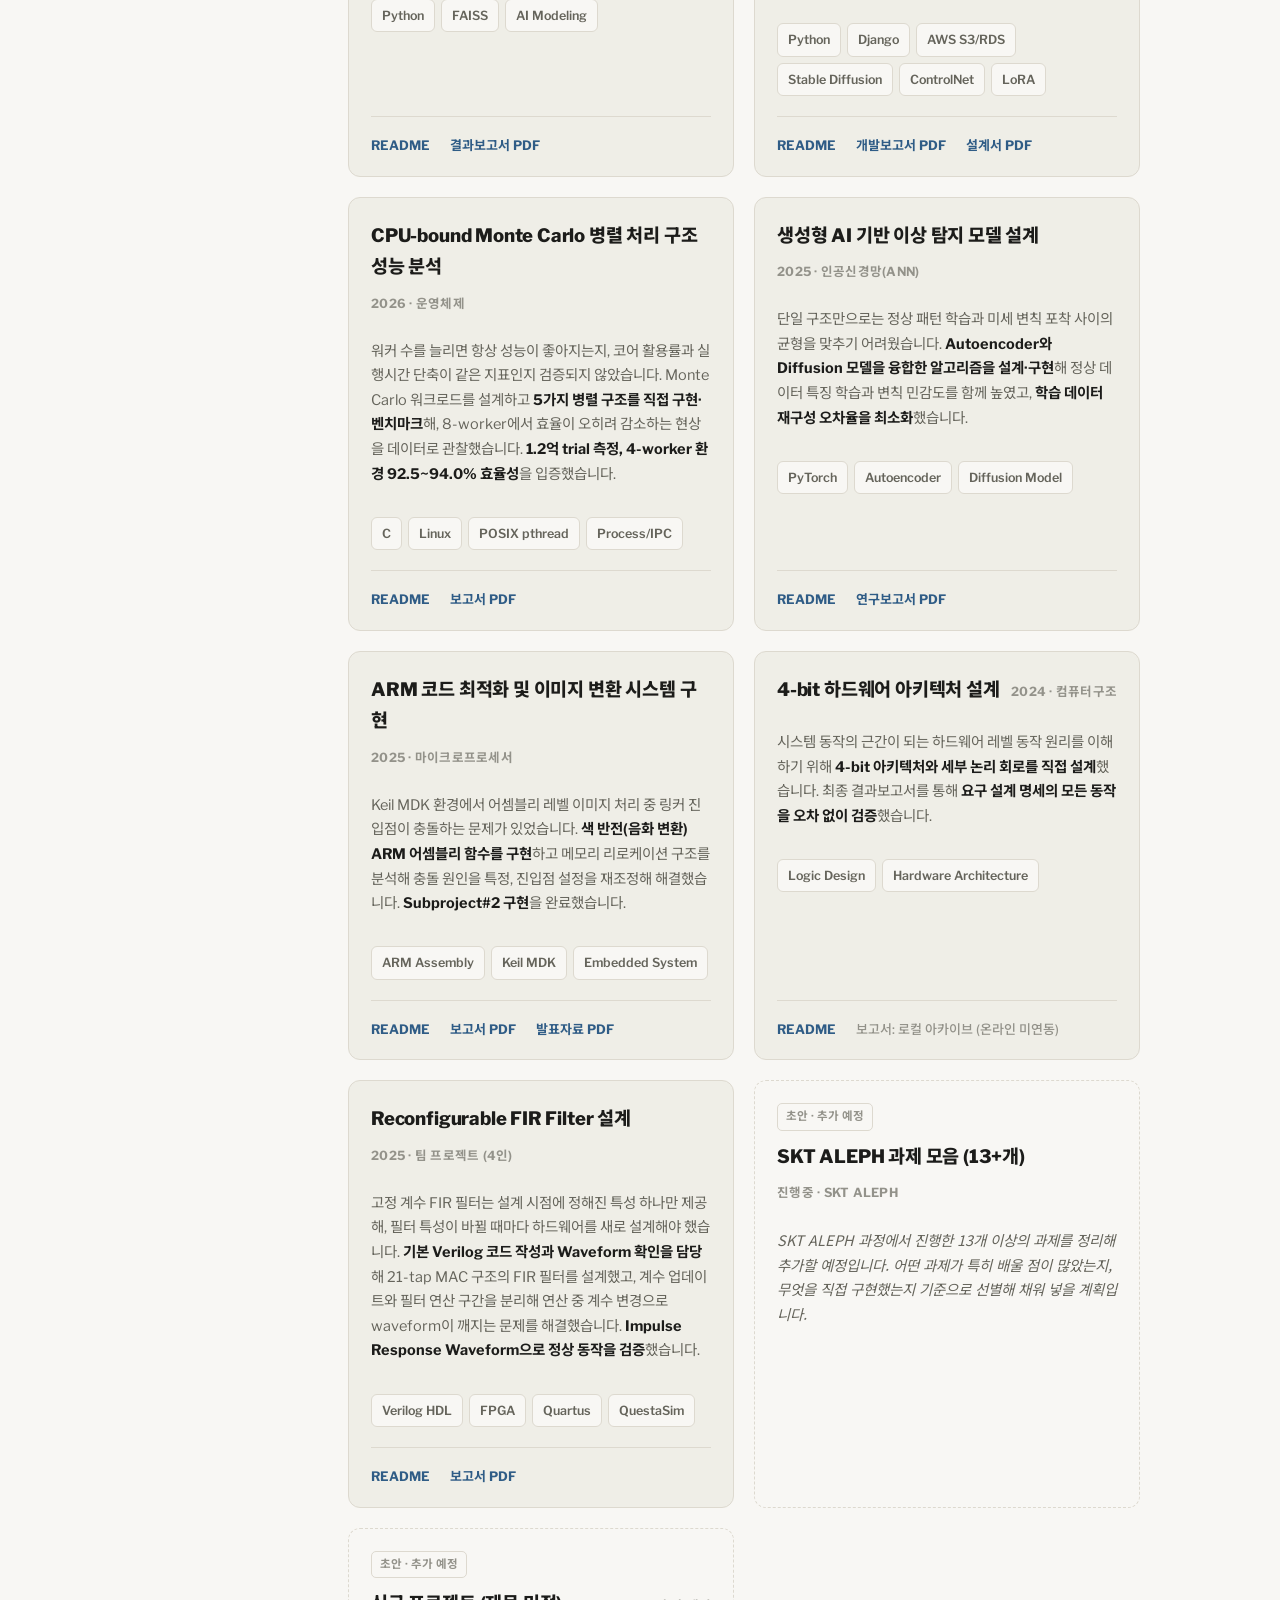
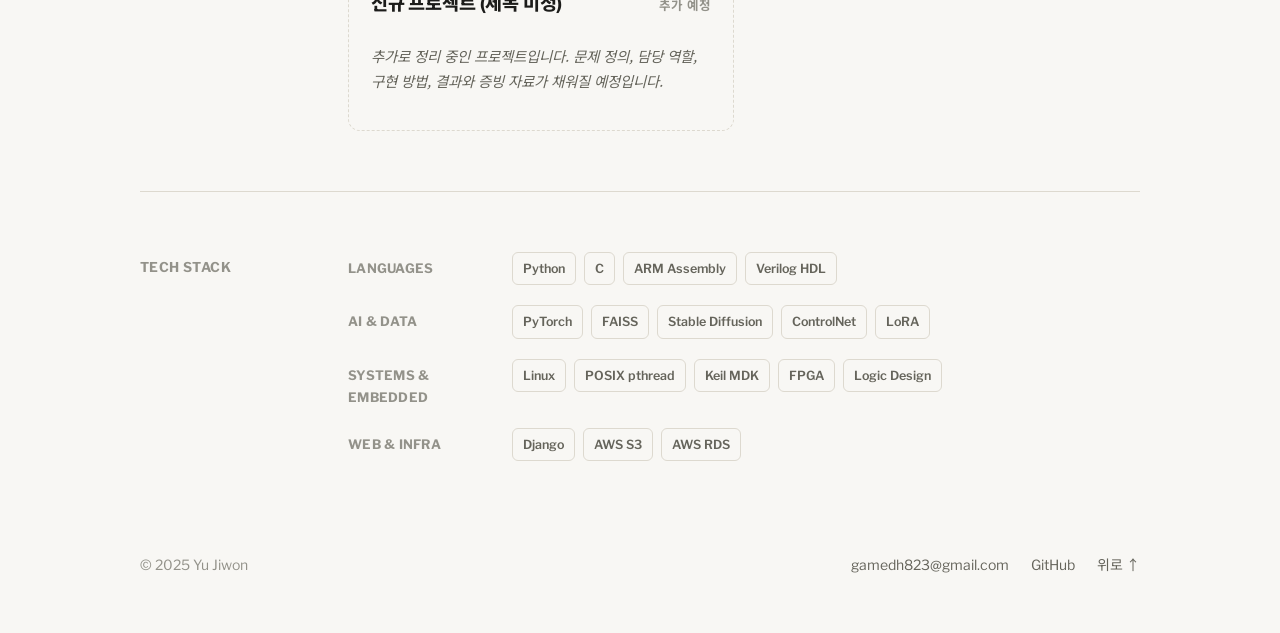
==== commit ed9a5ff3: "줄 잘림 재제거, 태그-구분선 간격 근본 수정, 초안 카드 재복원 - -webkit-line-clamp 다시 제거: 상세 페이지 없이 본문이 잘리면 내용을 확인할 방법이 없음 - " ====
--- a/SUM.html
+++ b/SUM.html
@@ -107,22 +107,21 @@
     .proj { transition: none; }
     .proj:hover { transform: none; }
   }
+  .proj.draft { background: transparent; border-style: dashed; }
+  .proj.draft:hover { transform: none; box-shadow: none; border-color: var(--line); }
+  .draft-tag { display: inline-block; font-size: 11.5px; font-weight: 700; letter-spacing: 0.03em; text-transform: uppercase; color: var(--ink-faint); background: var(--paper); border: 1px solid var(--line); padding: 3px 8px; border-radius: 5px; margin-bottom: 10px; width: fit-content; }
+  .proj.draft .proj-body { font-style: italic; }
   .proj-head { display: flex; justify-content: space-between; align-items: baseline; gap: 10px; flex-wrap: wrap; margin-bottom: 10px; }
   .proj-title { font-size: 18.5px; font-weight: 800; letter-spacing: -0.01em; }
   .proj-meta { font-size: 12.5px; color: var(--ink-faint); font-weight: 700; white-space: nowrap; text-transform: uppercase; letter-spacing: 0.02em; }
   .proj-body {
     font-size: 14.5px;
     color: var(--ink-soft);
-    display: -webkit-box;
-    -webkit-box-orient: vertical;
-    -webkit-line-clamp: 4;
-    line-clamp: 4;
-    overflow: hidden;
   }
   .proj-body strong { color: var(--ink); font-weight: 700; }
-  .proj-tags { display: flex; flex-wrap: wrap; gap: 6px; margin-top: 16px; }
+  .proj-tags { display: flex; flex-wrap: wrap; gap: 6px; margin-top: 16px; margin-bottom: 20px; }
   .tag { font-size: 12.5px; font-weight: 600; background: var(--paper); color: var(--ink-soft); padding: 5px 10px; border-radius: 6px; border: 1px solid var(--line); }
-  .proj-links { margin-top: auto; padding-top: 18px; border-top: 1px solid var(--line); display: flex; flex-wrap: wrap; row-gap: 8px; column-gap: 20px; font-size: 13px; font-weight: 700; line-height: 1.3; }
+  .proj-links { margin-top: auto; padding-top: 20px; border-top: 1px solid var(--line); display: flex; flex-wrap: wrap; row-gap: 8px; column-gap: 20px; font-size: 13px; font-weight: 700; line-height: 1.3; }
   .proj-links .muted { color: var(--ink-faint); font-weight: 500; }
 
   .stack-groups { display: flex; flex-direction: column; gap: 20px; }
@@ -299,6 +298,18 @@
             <a href="https://github.com/gamedh823-cmd/portfolio/blob/main/projects/fir-filter-design/README.md" target="_blank" rel="noopener">README</a>
             <a href="./projects/fir-filter-design/fir_filter_report.pdf" target="_blank" rel="noopener">보고서 PDF</a>
           </div>
+        </div>
+
+        <div class="proj draft">
+          <span class="draft-tag">초안 · 추가 예정</span>
+          <div class="proj-head"><span class="proj-title">SKT ALEPH 과제 모음 (13+개)</span><span class="proj-meta">진행중 · SKT ALEPH</span></div>
+          <p class="proj-body">SKT ALEPH 과정에서 진행한 13개 이상의 과제를 정리해 추가할 예정입니다. 어떤 과제가 특히 배울 점이 많았는지, 무엇을 직접 구현했는지 기준으로 선별해 채워 넣을 계획입니다.</p>
+        </div>
+
+        <div class="proj draft">
+          <span class="draft-tag">초안 · 추가 예정</span>
+          <div class="proj-head"><span class="proj-title">신규 프로젝트 (제목 미정)</span><span class="proj-meta">추가 예정</span></div>
+          <p class="proj-body">추가로 정리 중인 프로젝트입니다. 문제 정의, 담당 역할, 구현 방법, 결과와 증빙 자료가 채워질 예정입니다.</p>
         </div>
 
       </div>
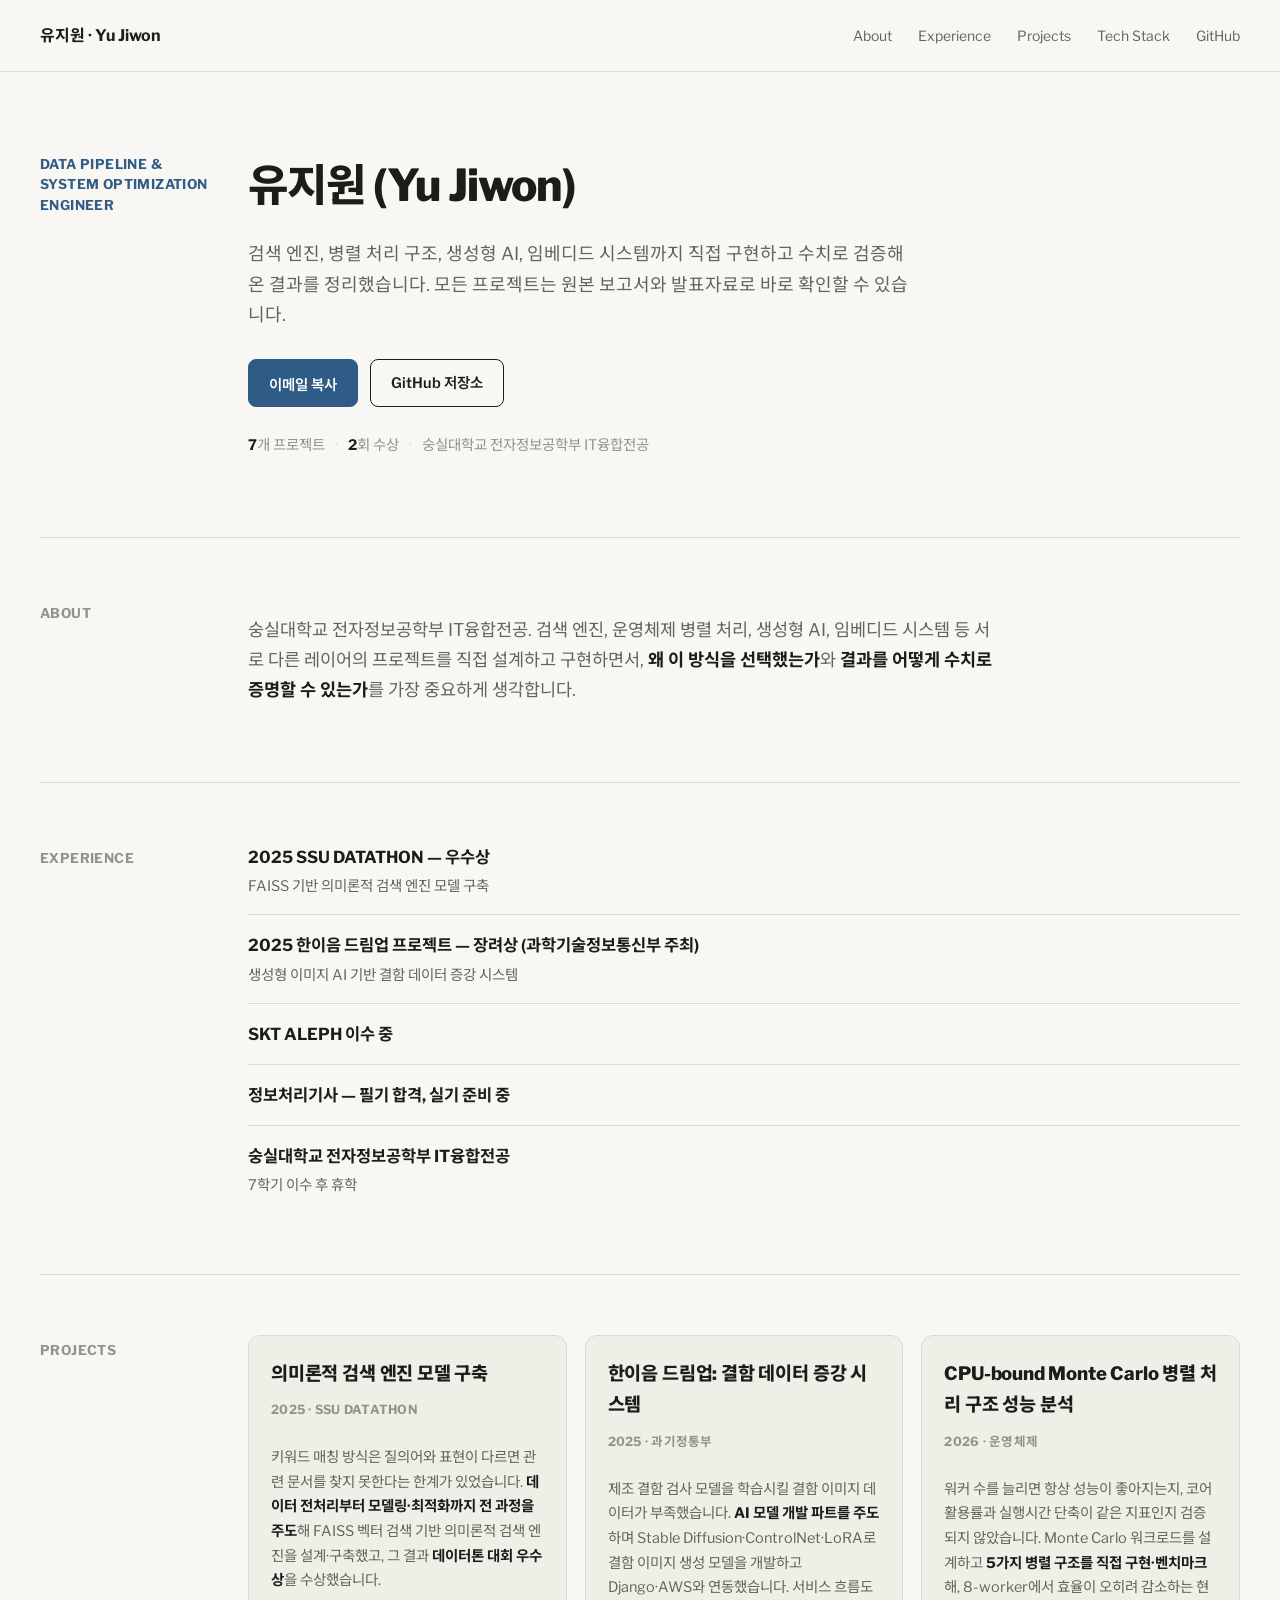
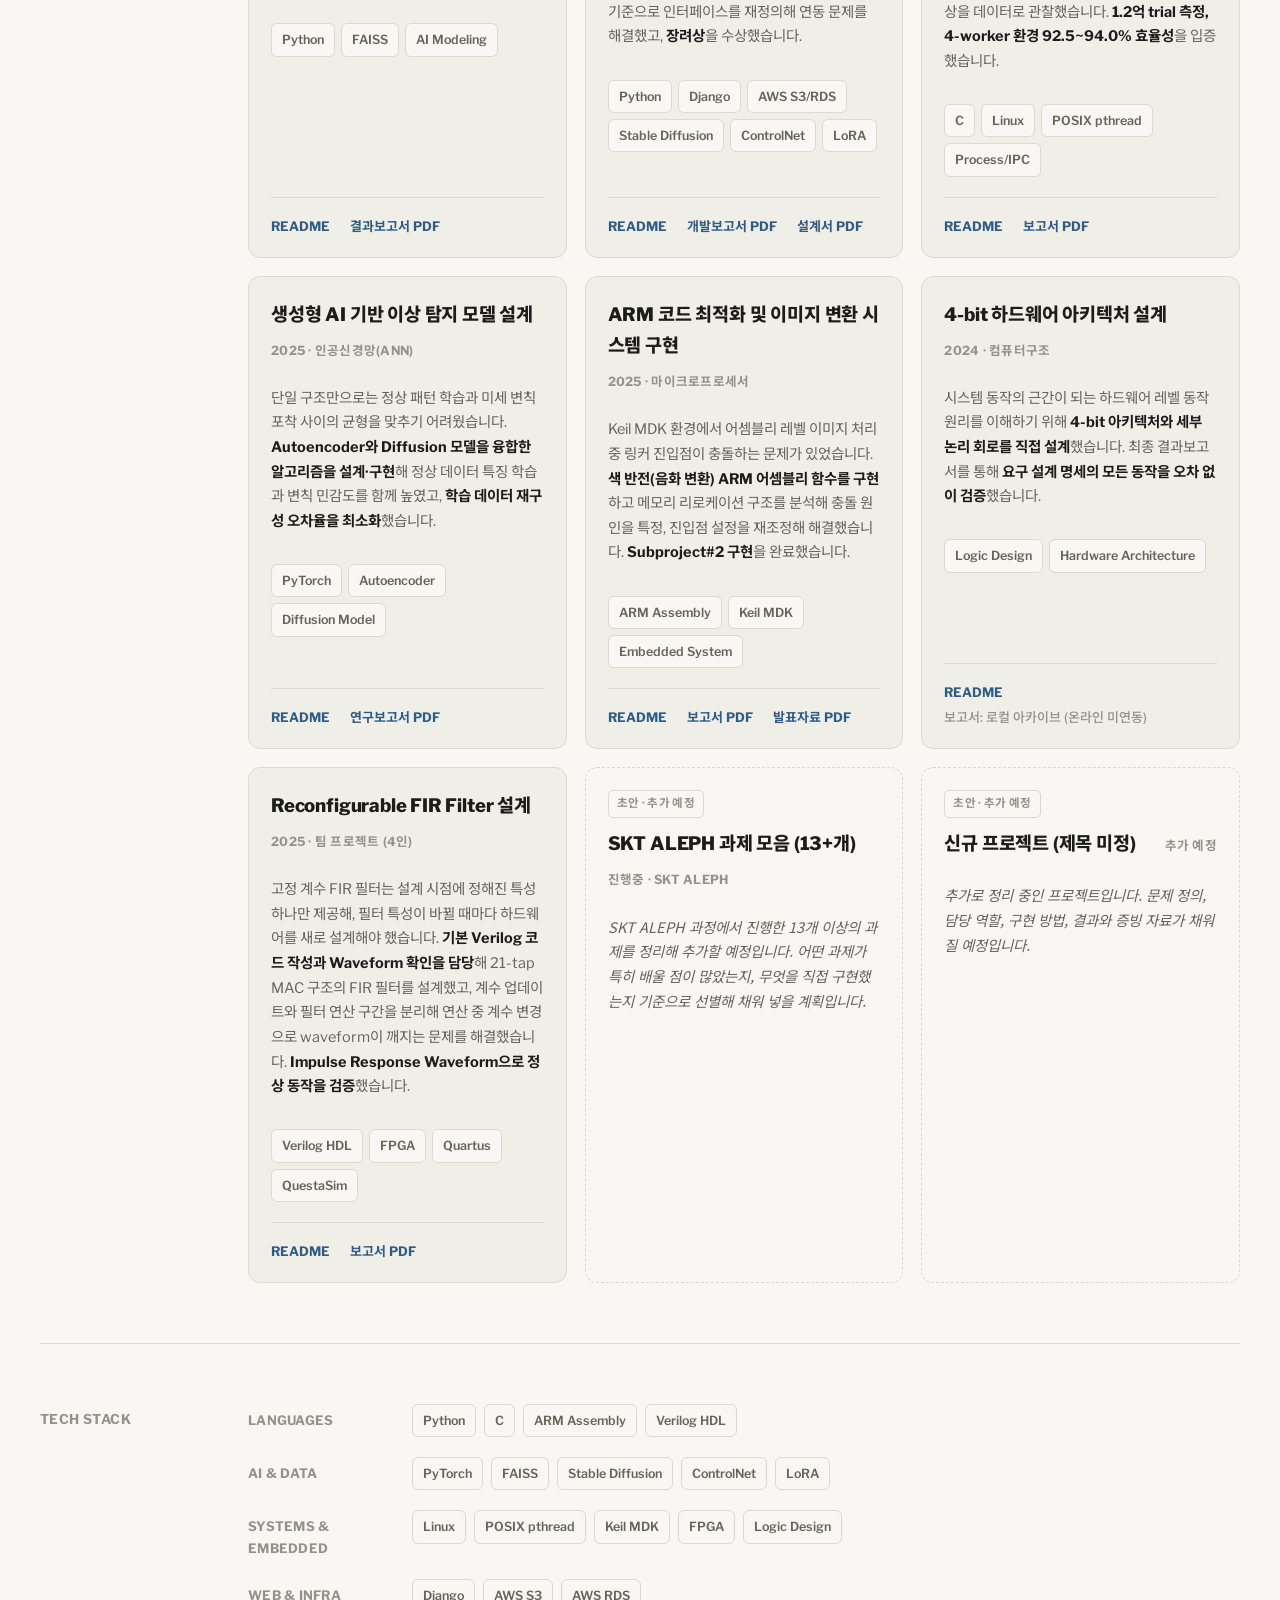
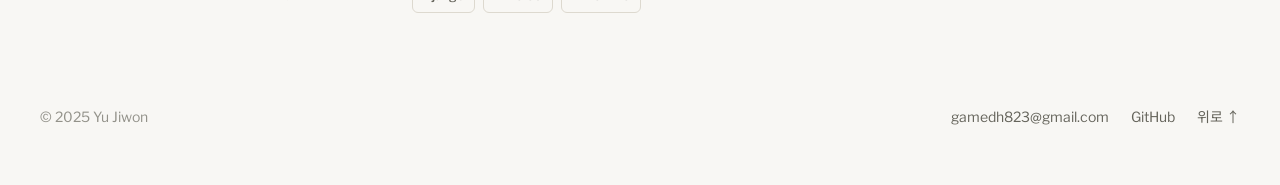
==== commit c82de9c8: "가로 공간 활용 개선: 컨테이너 폭 확장 + 프로젝트 3열 그리드 - --maxw 1080->1440px로 확장해 넓은 화면에서 여백 낭비 줄임 - 프로젝트 카드를 2열->3열로 " ====
--- a/SUM.html
+++ b/SUM.html
@@ -18,7 +18,7 @@
     --accent: #2f5c86;
     --accent-soft: #e6edf3;
     --accent-contrast: #ffffff;
-    --maxw: 1080px;
+    --maxw: 1440px;
     --label-w: 168px;
   }
   @media (prefers-color-scheme: dark) {
@@ -88,7 +88,7 @@
   .exp-sub { color: var(--ink-soft); font-size: 14.5px; margin-top: 3px; }
   .exp-yr { font-size: 14px; color: var(--ink-faint); white-space: nowrap; font-weight: 600; }
 
-  .proj-grid { display: grid; grid-template-columns: repeat(2, minmax(0, 1fr)); gap: 20px; align-items: stretch; }
+  .proj-grid { display: grid; grid-template-columns: repeat(3, minmax(0, 1fr)); gap: 18px; align-items: stretch; }
   .proj {
     display: flex;
     flex-direction: column;
@@ -137,6 +137,9 @@
   @media (max-width: 860px) {
     .row { grid-template-columns: 1fr; gap: 14px; }
     .sec-label, .hero .label { padding-top: 0; }
+  }
+  @media (max-width: 1180px) {
+    .proj-grid { grid-template-columns: repeat(2, minmax(0, 1fr)); }
   }
   @media (max-width: 640px) {
     .proj-grid { grid-template-columns: 1fr; }
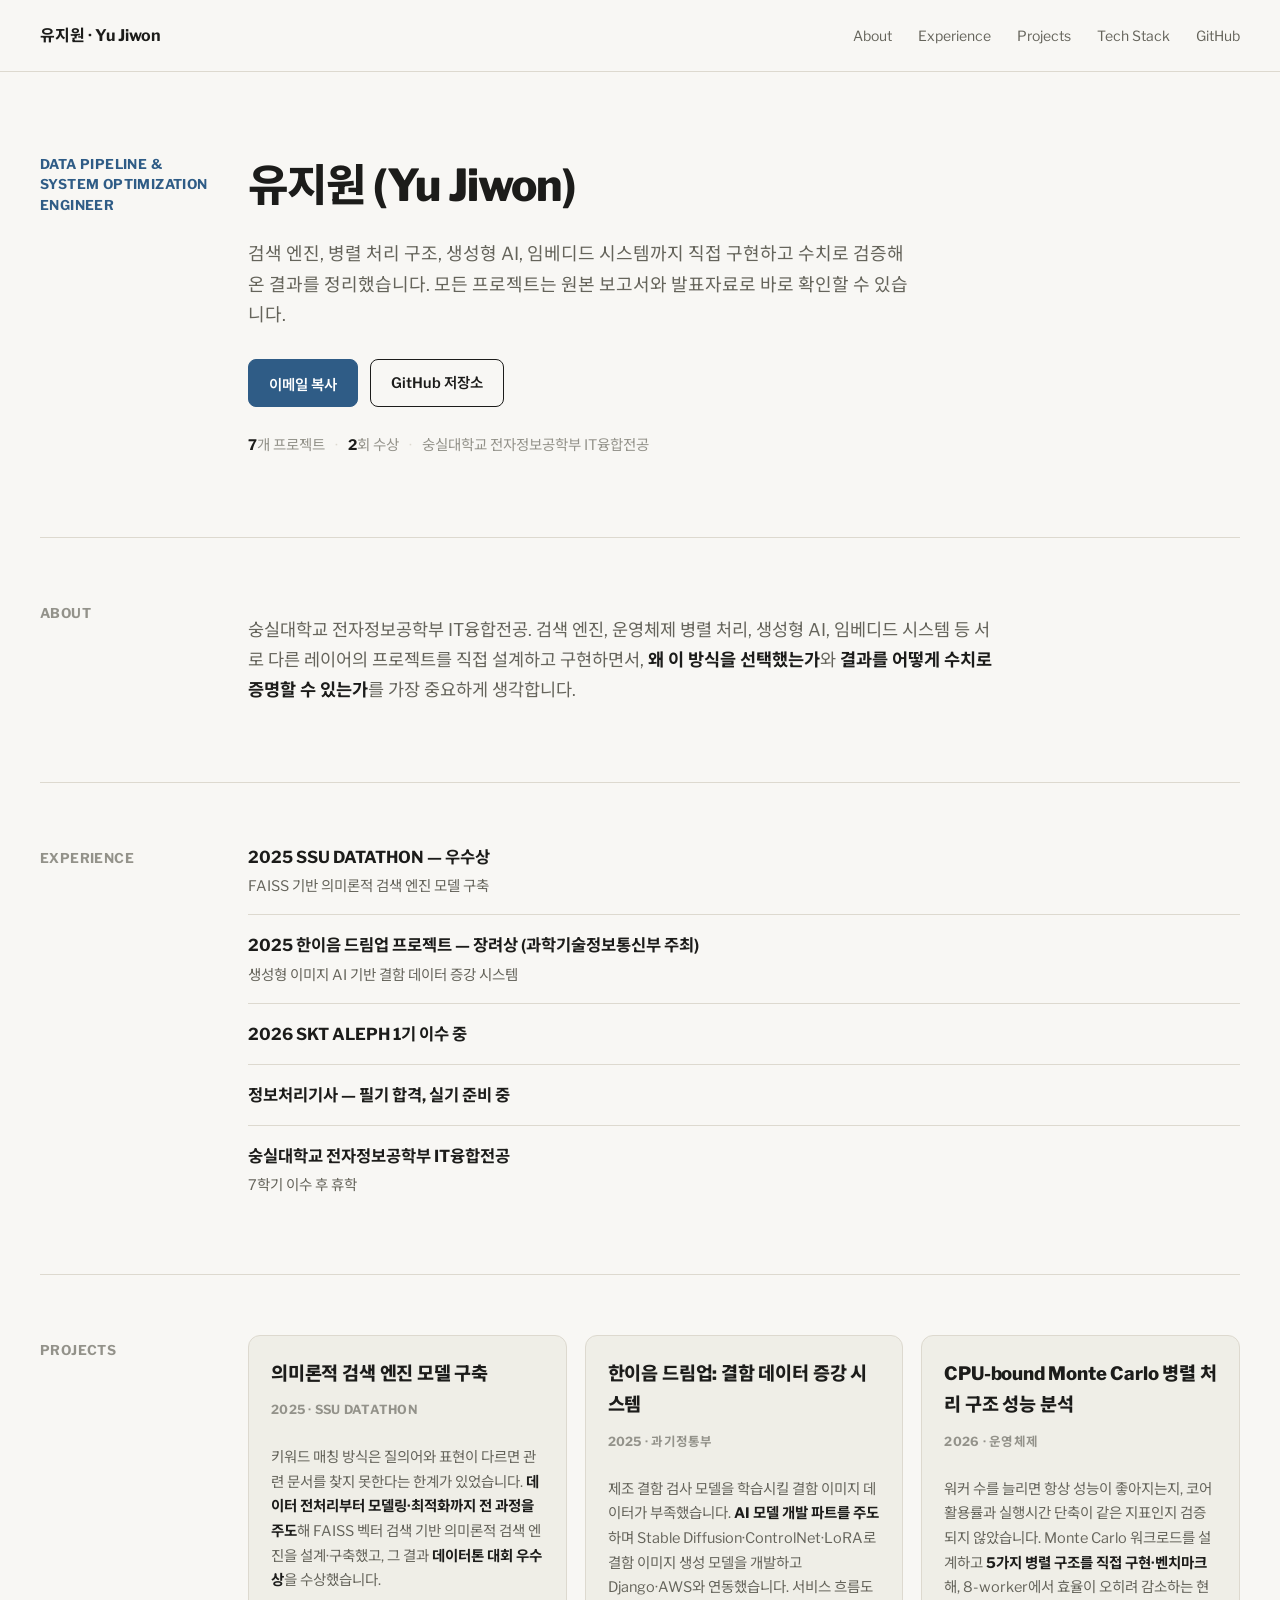
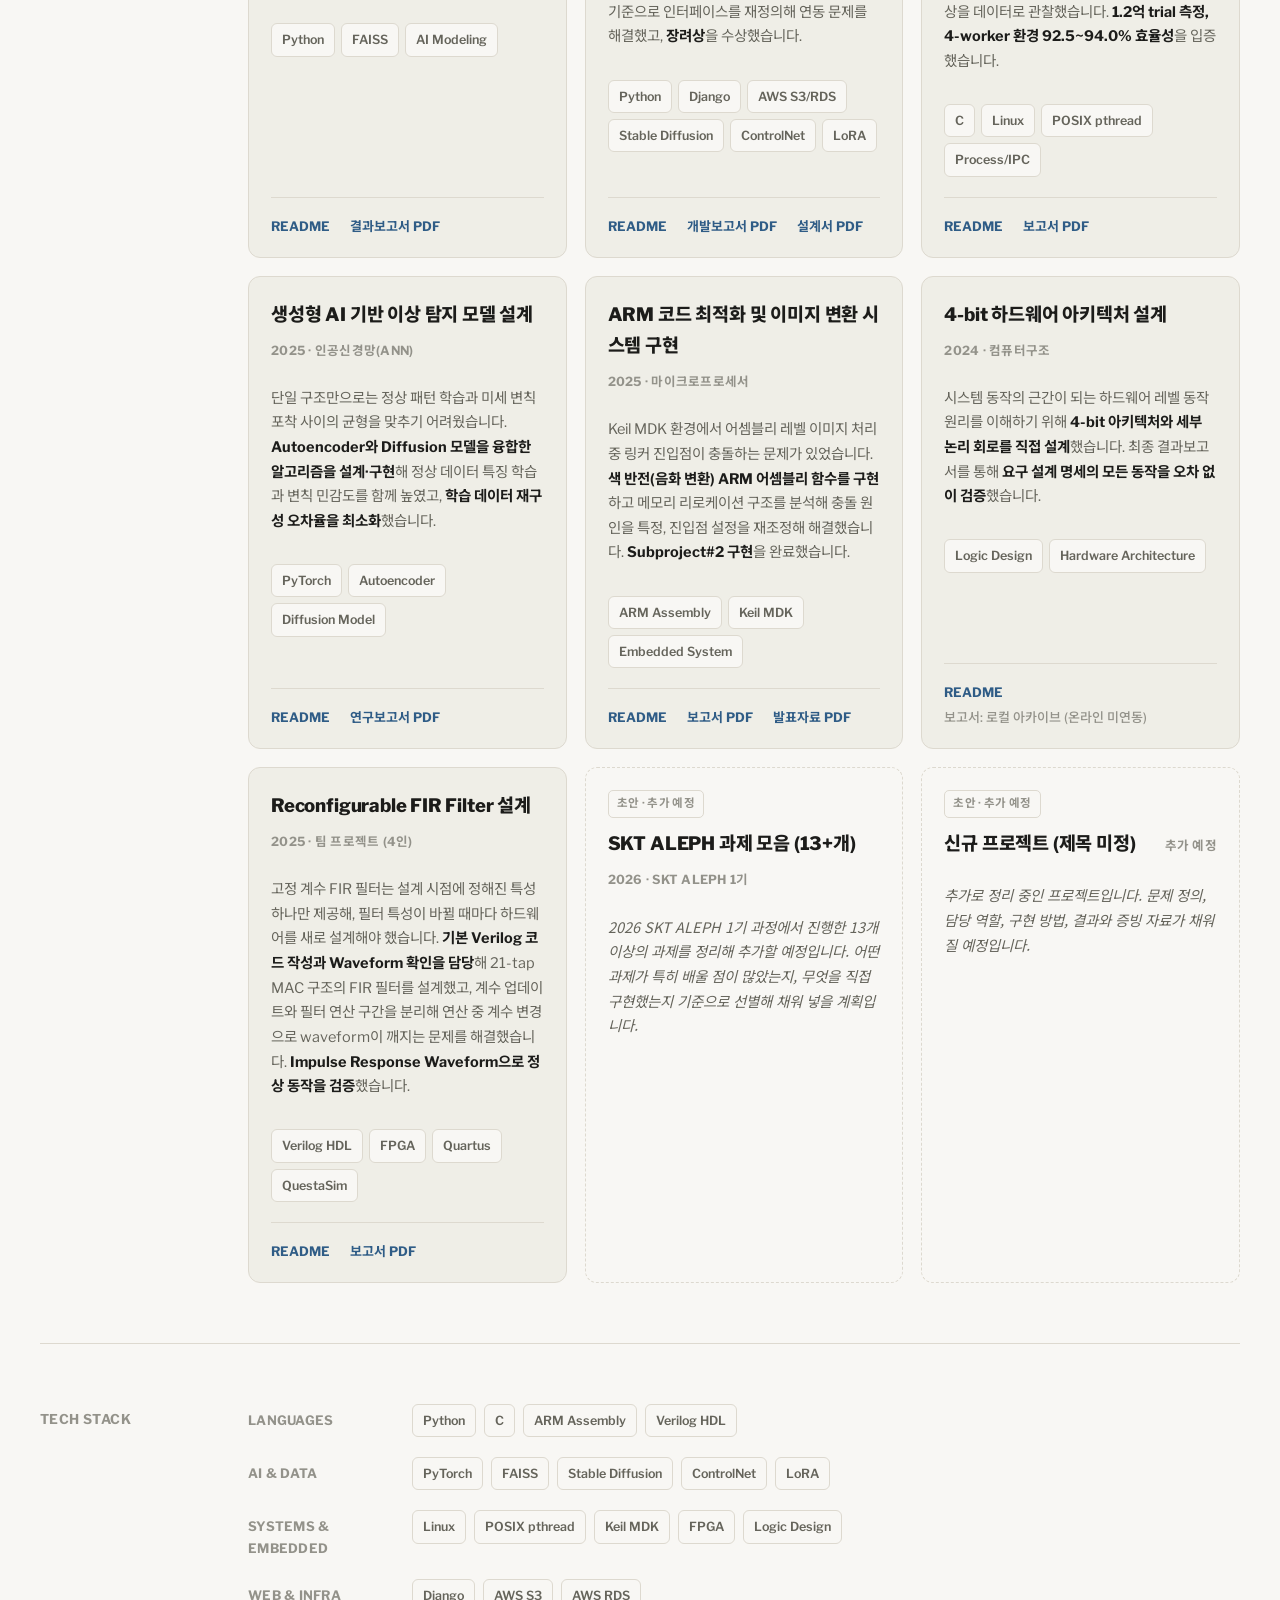
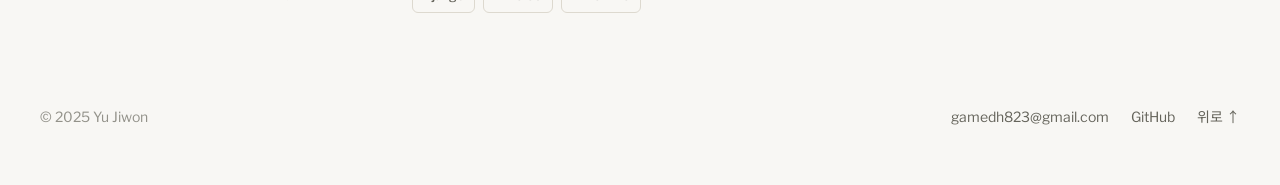
==== commit df41d1e8: "SKT ALEPH 표기를 '2026 SKT ALEPH 1기'로 구체화" ====
--- a/SUM.html
+++ b/SUM.html
@@ -88,7 +88,7 @@
   .exp-sub { color: var(--ink-soft); font-size: 14.5px; margin-top: 3px; }
   .exp-yr { font-size: 14px; color: var(--ink-faint); white-space: nowrap; font-weight: 600; }
 
-  .proj-grid { display: grid; grid-template-columns: repeat(3, minmax(0, 1fr)); gap: 18px; align-items: stretch; }
+  .proj-grid { display: grid; grid-template-columns: repeat(auto-fit, minmax(240px, 1fr)); gap: 18px; align-items: stretch; }
   .proj {
     display: flex;
     flex-direction: column;
@@ -137,9 +137,6 @@
   @media (max-width: 860px) {
     .row { grid-template-columns: 1fr; gap: 14px; }
     .sec-label, .hero .label { padding-top: 0; }
-  }
-  @media (max-width: 1180px) {
-    .proj-grid { grid-template-columns: repeat(2, minmax(0, 1fr)); }
   }
   @media (max-width: 640px) {
     .proj-grid { grid-template-columns: 1fr; }
@@ -211,7 +208,7 @@
           </div>
         </div>
         <div class="exp-row">
-          <div><div class="exp-title">SKT ALEPH 이수 중</div></div>
+          <div><div class="exp-title">2026 SKT ALEPH 1기 이수 중</div></div>
         </div>
         <div class="exp-row">
           <div><div class="exp-title">정보처리기사 — 필기 합격, 실기 준비 중</div></div>
@@ -305,8 +302,8 @@
 
         <div class="proj draft">
           <span class="draft-tag">초안 · 추가 예정</span>
-          <div class="proj-head"><span class="proj-title">SKT ALEPH 과제 모음 (13+개)</span><span class="proj-meta">진행중 · SKT ALEPH</span></div>
-          <p class="proj-body">SKT ALEPH 과정에서 진행한 13개 이상의 과제를 정리해 추가할 예정입니다. 어떤 과제가 특히 배울 점이 많았는지, 무엇을 직접 구현했는지 기준으로 선별해 채워 넣을 계획입니다.</p>
+          <div class="proj-head"><span class="proj-title">SKT ALEPH 과제 모음 (13+개)</span><span class="proj-meta">2026 · SKT ALEPH 1기</span></div>
+          <p class="proj-body">2026 SKT ALEPH 1기 과정에서 진행한 13개 이상의 과제를 정리해 추가할 예정입니다. 어떤 과제가 특히 배울 점이 많았는지, 무엇을 직접 구현했는지 기준으로 선별해 채워 넣을 계획입니다.</p>
         </div>
 
         <div class="proj draft">
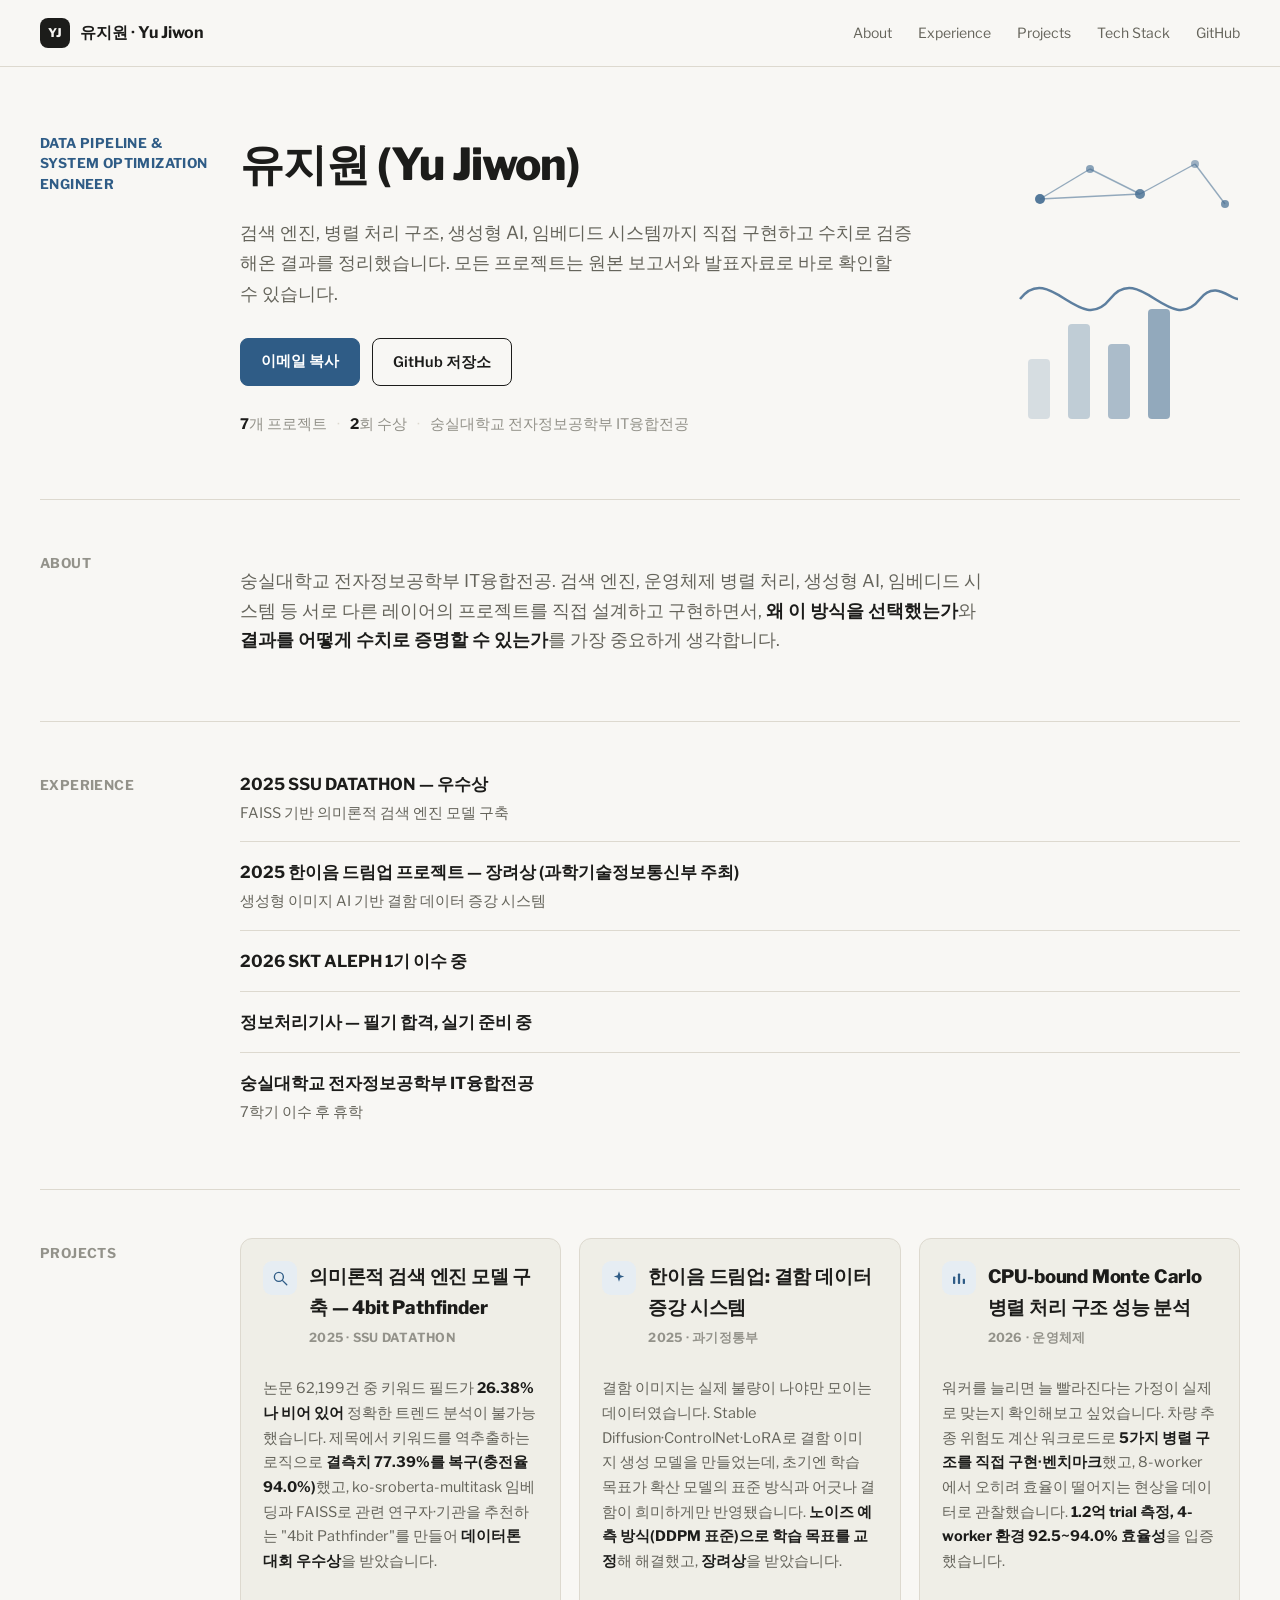
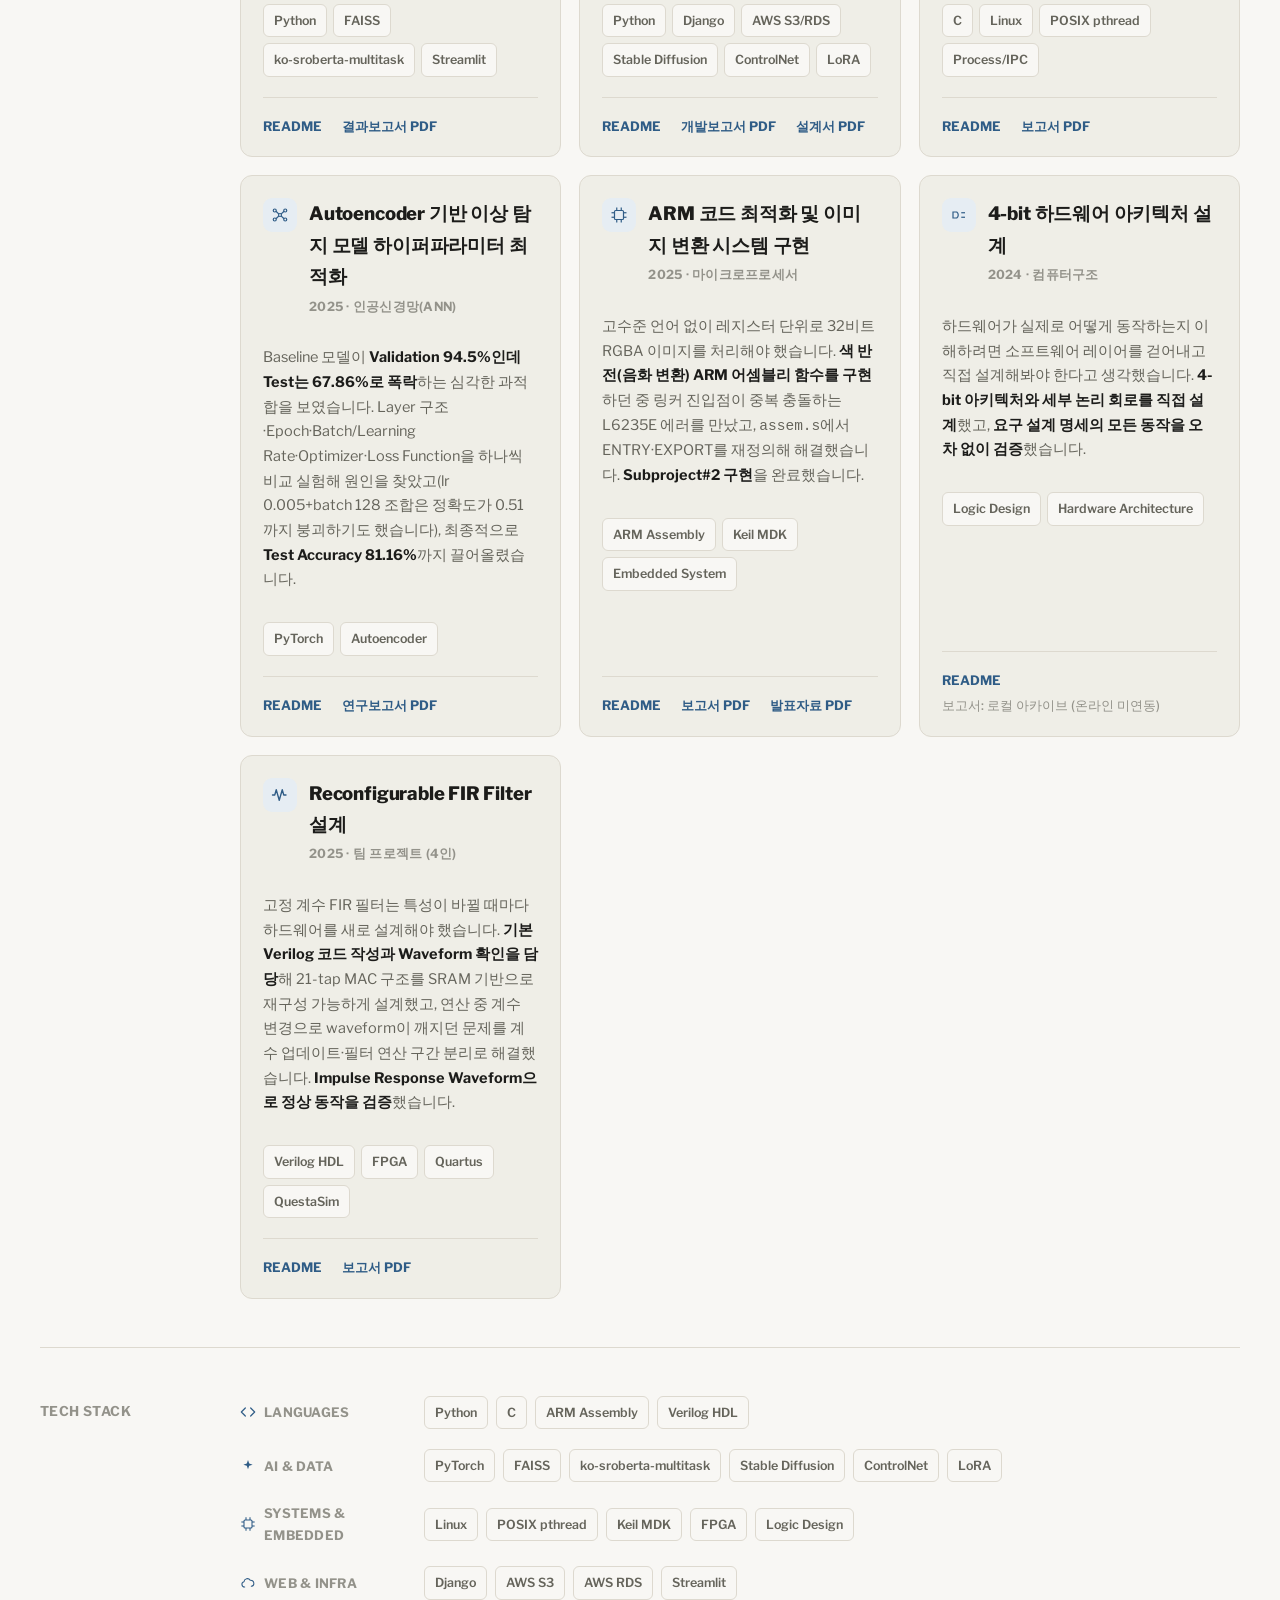
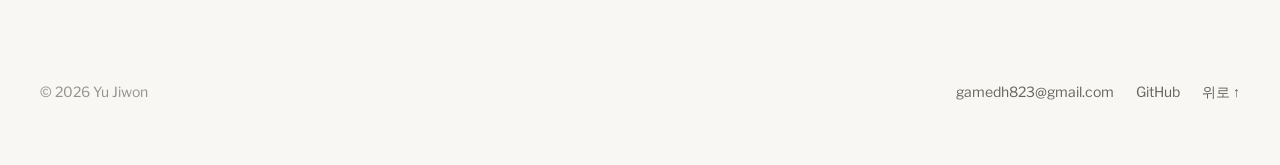
==== commit a3569007: "포트폴리오 재구성: index.html을 실제 진입점으로, README를 실제 보고서 기반으로 재작성 - GitHub Pages 기본 진입점(index.html)이 없어 스타일 없" ====
--- a/SUM.html
+++ b/SUM.html
@@ -2,366 +2,11 @@
 <html lang="ko">
 <head>
 <meta charset="UTF-8">
-<meta name="viewport" content="width=device-width, initial-scale=1.0">
+<meta http-equiv="refresh" content="0; url=./index.html">
+<link rel="canonical" href="./index.html">
 <title>유지원 | Portfolio</title>
-<link rel="preconnect" href="https://fonts.googleapis.com">
-<link rel="preconnect" href="https://fonts.gstatic.com" crossorigin>
-<link href="https://fonts.googleapis.com/css2?family=Libre+Franklin:wght@400;500;600;700;800&family=Noto+Sans+KR:wght@400;500;600;700;800&display=swap" rel="stylesheet">
-<style>
-  :root {
-    --ink: #1c1c1a;
-    --ink-soft: #65645b;
-    --ink-faint: #93928a;
-    --paper: #f8f7f4;
-    --paper-soft: #efeee7;
-    --line: #ddd9cf;
-    --accent: #2f5c86;
-    --accent-soft: #e6edf3;
-    --accent-contrast: #ffffff;
-    --maxw: 1440px;
-    --label-w: 168px;
-  }
-  @media (prefers-color-scheme: dark) {
-    :root:not([data-theme="light"]) {
-      --ink: #f0efe9; --ink-soft: #b3b1a5; --ink-faint: #75746a;
-      --paper: #17181a; --paper-soft: #1f2023; --line: #303236;
-      --accent: #6fa2d1; --accent-soft: #1c2733; --accent-contrast: #0d1013;
-    }
-  }
-  :root[data-theme="dark"] {
-    --ink: #f0efe9; --ink-soft: #b3b1a5; --ink-faint: #75746a;
-    --paper: #17181a; --paper-soft: #1f2023; --line: #303236;
-    --accent: #6fa2d1; --accent-soft: #1c2733; --accent-contrast: #0d1013;
-  }
-  * { box-sizing: border-box; }
-  html { scroll-behavior: smooth; }
-  @media (prefers-reduced-motion: reduce) { html { scroll-behavior: auto; } }
-
-  body {
-    margin: 0;
-    background: var(--paper);
-    color: var(--ink);
-    font-family: "Libre Franklin", "Noto Sans KR", -apple-system, "Apple SD Gothic Neo", sans-serif;
-    font-size: 17px;
-    line-height: 1.7;
-    -webkit-font-smoothing: antialiased;
-  }
-  a { color: var(--accent); text-decoration: none; }
-  a:hover { text-decoration: underline; }
-  a:focus-visible, button:focus-visible { outline: 2px solid var(--accent); outline-offset: 3px; border-radius: 2px; }
-
-  .wrap { max-width: var(--maxw); margin: 0 auto; padding: 0 40px; }
-
-  header.nav { border-bottom: 1px solid var(--line); }
-  .nav-inner { max-width: var(--maxw); margin: 0 auto; padding: 22px 40px; display: flex; justify-content: space-between; align-items: center; }
-  .nav-name { font-weight: 700; font-size: 16px; }
-  .nav-links { display: flex; gap: 26px; font-size: 14px; }
-  .nav-links a { color: var(--ink-soft); border-bottom: none; }
-  .nav-links a:hover { color: var(--accent); }
-
-  .row { display: grid; grid-template-columns: var(--label-w) minmax(0, 1fr); gap: 40px; }
-
-  .hero { padding: 76px 0 64px; border-bottom: 1px solid var(--line); }
-  .hero .label { font-weight: 700; font-size: 13.5px; letter-spacing: 0.03em; color: var(--accent); line-height: 1.5; padding-top: 6px; }
-  h1 { font-size: clamp(32px, 4vw, 44px); font-weight: 800; letter-spacing: -0.02em; margin: 0 0 16px; text-wrap: balance; }
-  .blurb { font-size: 18px; color: var(--ink-soft); max-width: 56ch; margin: 0 0 28px; }
-  .btn-row { display: flex; flex-wrap: wrap; gap: 12px; margin-bottom: 26px; }
-  .btn { display: inline-flex; align-items: center; gap: 6px; padding: 11px 20px; border-radius: 8px; font-size: 14.5px; font-weight: 600; border: 1.5px solid var(--ink); color: var(--ink); background: transparent; font-family: inherit; cursor: pointer; }
-  .btn:hover { background: var(--ink); color: var(--paper); }
-  .btn.primary { background: var(--accent); color: var(--accent-contrast); border-color: var(--accent); }
-  .btn.primary:hover { background: color-mix(in srgb, var(--accent) 85%, black); border-color: color-mix(in srgb, var(--accent) 85%, black); }
-  .stat-line { font-size: 14.5px; color: var(--ink-faint); }
-  .stat-line b { color: var(--ink); font-weight: 700; }
-  .stat-line .sep { margin: 0 10px; color: var(--line); }
-
-  section { padding: 60px 0; border-bottom: 1px solid var(--line); }
-  section:last-of-type { border-bottom: none; }
-  .sec-label { font-weight: 700; font-size: 13.5px; letter-spacing: 0.03em; color: var(--ink-faint); text-transform: uppercase; padding-top: 4px; }
-
-  .about-text { font-size: 17.5px; color: var(--ink-soft); max-width: 62ch; }
-  .about-text strong { color: var(--ink); font-weight: 700; }
-
-  .exp-list { display: flex; flex-direction: column; }
-  .exp-row { display: flex; justify-content: space-between; align-items: baseline; gap: 20px; padding: 16px 0; border-top: 1px solid var(--line); }
-  .exp-row:first-child { border-top: none; padding-top: 0; }
-  .exp-title { font-weight: 700; font-size: 16.5px; }
-  .exp-sub { color: var(--ink-soft); font-size: 14.5px; margin-top: 3px; }
-  .exp-yr { font-size: 14px; color: var(--ink-faint); white-space: nowrap; font-weight: 600; }
-
-  .proj-grid { display: grid; grid-template-columns: repeat(auto-fit, minmax(240px, 1fr)); gap: 18px; align-items: stretch; }
-  .proj {
-    display: flex;
-    flex-direction: column;
-    background: var(--paper-soft);
-    border: 1px solid var(--line);
-    border-radius: 12px;
-    padding: 22px;
-    transition: transform 150ms ease, box-shadow 150ms ease, border-color 150ms ease;
-  }
-  .proj:hover {
-    transform: translateY(-2px);
-    border-color: color-mix(in srgb, var(--accent) 30%, var(--line));
-    box-shadow: 0 10px 24px -16px rgba(0, 0, 0, 0.25);
-  }
-  @media (prefers-reduced-motion: reduce) {
-    .proj { transition: none; }
-    .proj:hover { transform: none; }
-  }
-  .proj.draft { background: transparent; border-style: dashed; }
-  .proj.draft:hover { transform: none; box-shadow: none; border-color: var(--line); }
-  .draft-tag { display: inline-block; font-size: 11.5px; font-weight: 700; letter-spacing: 0.03em; text-transform: uppercase; color: var(--ink-faint); background: var(--paper); border: 1px solid var(--line); padding: 3px 8px; border-radius: 5px; margin-bottom: 10px; width: fit-content; }
-  .proj.draft .proj-body { font-style: italic; }
-  .proj-head { display: flex; justify-content: space-between; align-items: baseline; gap: 10px; flex-wrap: wrap; margin-bottom: 10px; }
-  .proj-title { font-size: 18.5px; font-weight: 800; letter-spacing: -0.01em; }
-  .proj-meta { font-size: 12.5px; color: var(--ink-faint); font-weight: 700; white-space: nowrap; text-transform: uppercase; letter-spacing: 0.02em; }
-  .proj-body {
-    font-size: 14.5px;
-    color: var(--ink-soft);
-  }
-  .proj-body strong { color: var(--ink); font-weight: 700; }
-  .proj-tags { display: flex; flex-wrap: wrap; gap: 6px; margin-top: 16px; margin-bottom: 20px; }
-  .tag { font-size: 12.5px; font-weight: 600; background: var(--paper); color: var(--ink-soft); padding: 5px 10px; border-radius: 6px; border: 1px solid var(--line); }
-  .proj-links { margin-top: auto; padding-top: 20px; border-top: 1px solid var(--line); display: flex; flex-wrap: wrap; row-gap: 8px; column-gap: 20px; font-size: 13px; font-weight: 700; line-height: 1.3; }
-  .proj-links .muted { color: var(--ink-faint); font-weight: 500; }
-
-  .stack-groups { display: flex; flex-direction: column; gap: 20px; }
-  .stack-row { display: flex; gap: 24px; align-items: baseline; flex-wrap: wrap; }
-  .stack-row .cat { font-size: 13px; font-weight: 700; color: var(--ink-faint); text-transform: uppercase; letter-spacing: 0.02em; width: 140px; flex-shrink: 0; }
-  .stack-row .items { display: flex; flex-wrap: wrap; gap: 8px; }
-
-  footer { padding: 32px 0 56px; }
-  footer .wrap { display: flex; justify-content: space-between; align-items: center; flex-wrap: wrap; gap: 10px; font-size: 14px; color: var(--ink-faint); }
-  footer a { color: var(--ink-soft); border-bottom: none; }
-  footer .foot-links { display: flex; gap: 22px; }
-
-  @media (max-width: 860px) {
-    .row { grid-template-columns: 1fr; gap: 14px; }
-    .sec-label, .hero .label { padding-top: 0; }
-  }
-  @media (max-width: 640px) {
-    .proj-grid { grid-template-columns: 1fr; }
-  }
-  @media (max-width: 560px) {
-    .wrap, .nav-inner, footer .wrap { padding-left: 22px; padding-right: 22px; }
-    .nav-links { gap: 16px; font-size: 13px; }
-  }
-</style>
 </head>
 <body>
-
-<header class="nav">
-  <div class="nav-inner">
-    <div class="nav-name">유지원 · Yu Jiwon</div>
-    <nav class="nav-links">
-      <a href="#about">About</a>
-      <a href="#experience">Experience</a>
-      <a href="#projects">Projects</a>
-      <a href="#stack">Tech Stack</a>
-      <a href="https://github.com/gamedh823-cmd/portfolio" target="_blank" rel="noopener">GitHub</a>
-    </nav>
-  </div>
-</header>
-
-<div class="wrap">
-
-  <section class="hero" style="border-bottom:1px solid var(--line);">
-    <div class="row">
-      <div class="label">DATA PIPELINE &amp;<br>SYSTEM OPTIMIZATION<br>ENGINEER</div>
-      <div>
-        <h1>유지원 (Yu Jiwon)</h1>
-        <p class="blurb">검색 엔진, 병렬 처리 구조, 생성형 AI, 임베디드 시스템까지 직접 구현하고 수치로 검증해온 결과를 정리했습니다. 모든 프로젝트는 원본 보고서와 발표자료로 바로 확인할 수 있습니다.</p>
-        <div class="btn-row">
-          <button type="button" class="btn primary" id="copyEmailBtn" data-email="gamedh823@gmail.com">
-            <span id="copyEmailLabel">이메일 복사</span>
-          </button>
-          <a class="btn" href="https://github.com/gamedh823-cmd/portfolio" target="_blank" rel="noopener">GitHub 저장소</a>
-        </div>
-        <p class="stat-line"><b>7</b>개 프로젝트<span class="sep">·</span><b>2</b>회 수상<span class="sep">·</span>숭실대학교 전자정보공학부 IT융합전공</p>
-      </div>
-    </div>
-  </section>
-
-  <section id="about">
-    <div class="row">
-      <div class="sec-label">About</div>
-      <p class="about-text">
-        숭실대학교 전자정보공학부 IT융합전공. 검색 엔진, 운영체제 병렬 처리, 생성형 AI, 임베디드 시스템 등 서로 다른 레이어의 프로젝트를 직접 설계하고 구현하면서,
-        <strong>왜 이 방식을 선택했는가</strong>와 <strong>결과를 어떻게 수치로 증명할 수 있는가</strong>를 가장 중요하게 생각합니다.
-      </p>
-    </div>
-  </section>
-
-  <section id="experience">
-    <div class="row">
-      <div class="sec-label">Experience</div>
-      <div class="exp-list">
-        <div class="exp-row">
-          <div>
-            <div class="exp-title">2025 SSU DATATHON — 우수상</div>
-            <div class="exp-sub">FAISS 기반 의미론적 검색 엔진 모델 구축</div>
-          </div>
-        </div>
-        <div class="exp-row">
-          <div>
-            <div class="exp-title">2025 한이음 드림업 프로젝트 — 장려상 (과학기술정보통신부 주최)</div>
-            <div class="exp-sub">생성형 이미지 AI 기반 결함 데이터 증강 시스템</div>
-          </div>
-        </div>
-        <div class="exp-row">
-          <div><div class="exp-title">2026 SKT ALEPH 1기 이수 중</div></div>
-        </div>
-        <div class="exp-row">
-          <div><div class="exp-title">정보처리기사 — 필기 합격, 실기 준비 중</div></div>
-        </div>
-        <div class="exp-row">
-          <div>
-            <div class="exp-title">숭실대학교 전자정보공학부 IT융합전공</div>
-            <div class="exp-sub">7학기 이수 후 휴학</div>
-          </div>
-        </div>
-      </div>
-    </div>
-  </section>
-
-  <section id="projects">
-    <div class="row">
-      <div class="sec-label">Projects</div>
-      <div class="proj-grid">
-
-        <div class="proj">
-          <div class="proj-head"><span class="proj-title">의미론적 검색 엔진 모델 구축</span><span class="proj-meta">2025 · SSU DATATHON</span></div>
-          <p class="proj-body">키워드 매칭 방식은 질의어와 표현이 다르면 관련 문서를 찾지 못한다는 한계가 있었습니다. <strong>데이터 전처리부터 모델링·최적화까지 전 과정을 주도</strong>해 FAISS 벡터 검색 기반 의미론적 검색 엔진을 설계·구축했고, 그 결과 <strong>데이터톤 대회 우수상</strong>을 수상했습니다.</p>
-          <div class="proj-tags"><span class="tag">Python</span><span class="tag">FAISS</span><span class="tag">AI Modeling</span></div>
-          <div class="proj-links">
-            <a href="https://github.com/gamedh823-cmd/portfolio/blob/main/projects/semantic-search-engine/README.md" target="_blank" rel="noopener">README</a>
-            <a href="./projects/semantic-search-engine/datathon_report.pdf" target="_blank" rel="noopener">결과보고서 PDF</a>
-          </div>
-        </div>
-
-        <div class="proj">
-          <div class="proj-head"><span class="proj-title">한이음 드림업: 결함 데이터 증강 시스템</span><span class="proj-meta">2025 · 과기정통부</span></div>
-          <p class="proj-body">제조 결함 검사 모델을 학습시킬 결함 이미지 데이터가 부족했습니다. <strong>AI 모델 개발 파트를 주도</strong>하며 Stable Diffusion·ControlNet·LoRA로 결함 이미지 생성 모델을 개발하고 Django·AWS와 연동했습니다. 서비스 흐름도 기준으로 인터페이스를 재정의해 연동 문제를 해결했고, <strong>장려상</strong>을 수상했습니다.</p>
-          <div class="proj-tags"><span class="tag">Python</span><span class="tag">Django</span><span class="tag">AWS S3/RDS</span><span class="tag">Stable Diffusion</span><span class="tag">ControlNet</span><span class="tag">LoRA</span></div>
-          <div class="proj-links">
-            <a href="https://github.com/gamedh823-cmd/portfolio/blob/main/projects/hanium-dreamup/README.md" target="_blank" rel="noopener">README</a>
-            <a href="./projects/hanium-dreamup/hanium_report.pdf" target="_blank" rel="noopener">개발보고서 PDF</a>
-            <a href="./projects/hanium-dreamup/hanium_design.pdf" target="_blank" rel="noopener">설계서 PDF</a>
-          </div>
-        </div>
-
-        <div class="proj">
-          <div class="proj-head"><span class="proj-title">CPU-bound Monte Carlo 병렬 처리 구조 성능 분석</span><span class="proj-meta">2026 · 운영체제</span></div>
-          <p class="proj-body">워커 수를 늘리면 항상 성능이 좋아지는지, 코어 활용률과 실행시간 단축이 같은 지표인지 검증되지 않았습니다. Monte Carlo 워크로드를 설계하고 <strong>5가지 병렬 구조를 직접 구현·벤치마크</strong>해, 8-worker에서 효율이 오히려 감소하는 현상을 데이터로 관찰했습니다. <strong>1.2억 trial 측정, 4-worker 환경 92.5~94.0% 효율성</strong>을 입증했습니다.</p>
-          <div class="proj-tags"><span class="tag">C</span><span class="tag">Linux</span><span class="tag">POSIX pthread</span><span class="tag">Process/IPC</span></div>
-          <div class="proj-links">
-            <a href="https://github.com/gamedh823-cmd/portfolio/blob/main/projects/os-monte-carlo-parallel/README.md" target="_blank" rel="noopener">README</a>
-            <a href="./projects/os-monte-carlo-parallel/os_report.pdf" target="_blank" rel="noopener">보고서 PDF</a>
-          </div>
-        </div>
-
-        <div class="proj">
-          <div class="proj-head"><span class="proj-title">생성형 AI 기반 이상 탐지 모델 설계</span><span class="proj-meta">2025 · 인공신경망(ANN)</span></div>
-          <p class="proj-body">단일 구조만으로는 정상 패턴 학습과 미세 변칙 포착 사이의 균형을 맞추기 어려웠습니다. <strong>Autoencoder와 Diffusion 모델을 융합한 알고리즘을 설계·구현</strong>해 정상 데이터 특징 학습과 변칙 민감도를 함께 높였고, <strong>학습 데이터 재구성 오차율을 최소화</strong>했습니다.</p>
-          <div class="proj-tags"><span class="tag">PyTorch</span><span class="tag">Autoencoder</span><span class="tag">Diffusion Model</span></div>
-          <div class="proj-links">
-            <a href="https://github.com/gamedh823-cmd/portfolio/blob/main/projects/ai-anomaly-detection/README.md" target="_blank" rel="noopener">README</a>
-            <a href="./projects/ai-anomaly-detection/ann_project.pdf" target="_blank" rel="noopener">연구보고서 PDF</a>
-          </div>
-        </div>
-
-        <div class="proj">
-          <div class="proj-head"><span class="proj-title">ARM 코드 최적화 및 이미지 변환 시스템 구현</span><span class="proj-meta">2025 · 마이크로프로세서</span></div>
-          <p class="proj-body">Keil MDK 환경에서 어셈블리 레벨 이미지 처리 중 링커 진입점이 충돌하는 문제가 있었습니다. <strong>색 반전(음화 변환) ARM 어셈블리 함수를 구현</strong>하고 메모리 리로케이션 구조를 분석해 충돌 원인을 특정, 진입점 설정을 재조정해 해결했습니다. <strong>Subproject#2 구현</strong>을 완료했습니다.</p>
-          <div class="proj-tags"><span class="tag">ARM Assembly</span><span class="tag">Keil MDK</span><span class="tag">Embedded System</span></div>
-          <div class="proj-links">
-            <a href="https://github.com/gamedh823-cmd/portfolio/blob/main/projects/arm-image-processing/README.md" target="_blank" rel="noopener">README</a>
-            <a href="./projects/arm-image-processing/microprocessor_report.pdf" target="_blank" rel="noopener">보고서 PDF</a>
-            <a href="./projects/arm-image-processing/microprocessor_presentation.pdf" target="_blank" rel="noopener">발표자료 PDF</a>
-          </div>
-        </div>
-
-        <div class="proj">
-          <div class="proj-head"><span class="proj-title">4-bit 하드웨어 아키텍처 설계</span><span class="proj-meta">2024 · 컴퓨터구조</span></div>
-          <p class="proj-body">시스템 동작의 근간이 되는 하드웨어 레벨 동작 원리를 이해하기 위해 <strong>4-bit 아키텍처와 세부 논리 회로를 직접 설계</strong>했습니다. 최종 결과보고서를 통해 <strong>요구 설계 명세의 모든 동작을 오차 없이 검증</strong>했습니다.</p>
-          <div class="proj-tags"><span class="tag">Logic Design</span><span class="tag">Hardware Architecture</span></div>
-          <div class="proj-links">
-            <a href="https://github.com/gamedh823-cmd/portfolio/blob/main/projects/cpu-4bit-architecture/README.md" target="_blank" rel="noopener">README</a>
-            <span class="muted">보고서: 로컬 아카이브 (온라인 미연동)</span>
-          </div>
-        </div>
-
-        <div class="proj">
-          <div class="proj-head"><span class="proj-title">Reconfigurable FIR Filter 설계</span><span class="proj-meta">2025 · 팀 프로젝트 (4인)</span></div>
-          <p class="proj-body">고정 계수 FIR 필터는 설계 시점에 정해진 특성 하나만 제공해, 필터 특성이 바뀔 때마다 하드웨어를 새로 설계해야 했습니다. <strong>기본 Verilog 코드 작성과 Waveform 확인을 담당</strong>해 21-tap MAC 구조의 FIR 필터를 설계했고, 계수 업데이트와 필터 연산 구간을 분리해 연산 중 계수 변경으로 waveform이 깨지는 문제를 해결했습니다. <strong>Impulse Response Waveform으로 정상 동작을 검증</strong>했습니다.</p>
-          <div class="proj-tags"><span class="tag">Verilog HDL</span><span class="tag">FPGA</span><span class="tag">Quartus</span><span class="tag">QuestaSim</span></div>
-          <div class="proj-links">
-            <a href="https://github.com/gamedh823-cmd/portfolio/blob/main/projects/fir-filter-design/README.md" target="_blank" rel="noopener">README</a>
-            <a href="./projects/fir-filter-design/fir_filter_report.pdf" target="_blank" rel="noopener">보고서 PDF</a>
-          </div>
-        </div>
-
-        <div class="proj draft">
-          <span class="draft-tag">초안 · 추가 예정</span>
-          <div class="proj-head"><span class="proj-title">SKT ALEPH 과제 모음 (13+개)</span><span class="proj-meta">2026 · SKT ALEPH 1기</span></div>
-          <p class="proj-body">2026 SKT ALEPH 1기 과정에서 진행한 13개 이상의 과제를 정리해 추가할 예정입니다. 어떤 과제가 특히 배울 점이 많았는지, 무엇을 직접 구현했는지 기준으로 선별해 채워 넣을 계획입니다.</p>
-        </div>
-
-        <div class="proj draft">
-          <span class="draft-tag">초안 · 추가 예정</span>
-          <div class="proj-head"><span class="proj-title">신규 프로젝트 (제목 미정)</span><span class="proj-meta">추가 예정</span></div>
-          <p class="proj-body">추가로 정리 중인 프로젝트입니다. 문제 정의, 담당 역할, 구현 방법, 결과와 증빙 자료가 채워질 예정입니다.</p>
-        </div>
-
-      </div>
-    </div>
-  </section>
-
-  <section id="stack">
-    <div class="row">
-      <div class="sec-label">Tech Stack</div>
-      <div class="stack-groups">
-        <div class="stack-row"><span class="cat">Languages</span><div class="items"><span class="tag">Python</span><span class="tag">C</span><span class="tag">ARM Assembly</span><span class="tag">Verilog HDL</span></div></div>
-        <div class="stack-row"><span class="cat">AI &amp; Data</span><div class="items"><span class="tag">PyTorch</span><span class="tag">FAISS</span><span class="tag">Stable Diffusion</span><span class="tag">ControlNet</span><span class="tag">LoRA</span></div></div>
-        <div class="stack-row"><span class="cat">Systems &amp; Embedded</span><div class="items"><span class="tag">Linux</span><span class="tag">POSIX pthread</span><span class="tag">Keil MDK</span><span class="tag">FPGA</span><span class="tag">Logic Design</span></div></div>
-        <div class="stack-row"><span class="cat">Web &amp; Infra</span><div class="items"><span class="tag">Django</span><span class="tag">AWS S3</span><span class="tag">AWS RDS</span></div></div>
-      </div>
-    </div>
-  </section>
-
-</div>
-
-<footer>
-  <div class="wrap">
-    <span>© 2025 Yu Jiwon</span>
-    <div class="foot-links">
-      <a href="mailto:gamedh823@gmail.com">gamedh823@gmail.com</a>
-      <a href="https://github.com/gamedh823-cmd/portfolio" target="_blank" rel="noopener">GitHub</a>
-      <a href="#about">위로 ↑</a>
-    </div>
-  </div>
-</footer>
-
-<script>
-(function () {
-  var btn = document.getElementById('copyEmailBtn');
-  var label = document.getElementById('copyEmailLabel');
-  if (!btn || !label) return;
-  var email = btn.getAttribute('data-email');
-  var defaultText = label.textContent;
-  var resetTimer;
-  btn.addEventListener('click', function () {
-    function show(text) {
-      label.textContent = text;
-      clearTimeout(resetTimer);
-      resetTimer = setTimeout(function () { label.textContent = defaultText; }, 1800);
-    }
-    if (navigator.clipboard && navigator.clipboard.writeText) {
-      navigator.clipboard.writeText(email).then(function () { show('복사됨 ✓'); }).catch(function () { show(email); });
-    } else {
-      show(email);
-    }
-  });
-})();
-</script>
+<p>포트폴리오 페이지가 이동했습니다. 자동으로 이동하지 않으면 <a href="./index.html">여기</a>를 눌러주세요.</p>
 </body>
 </html>
